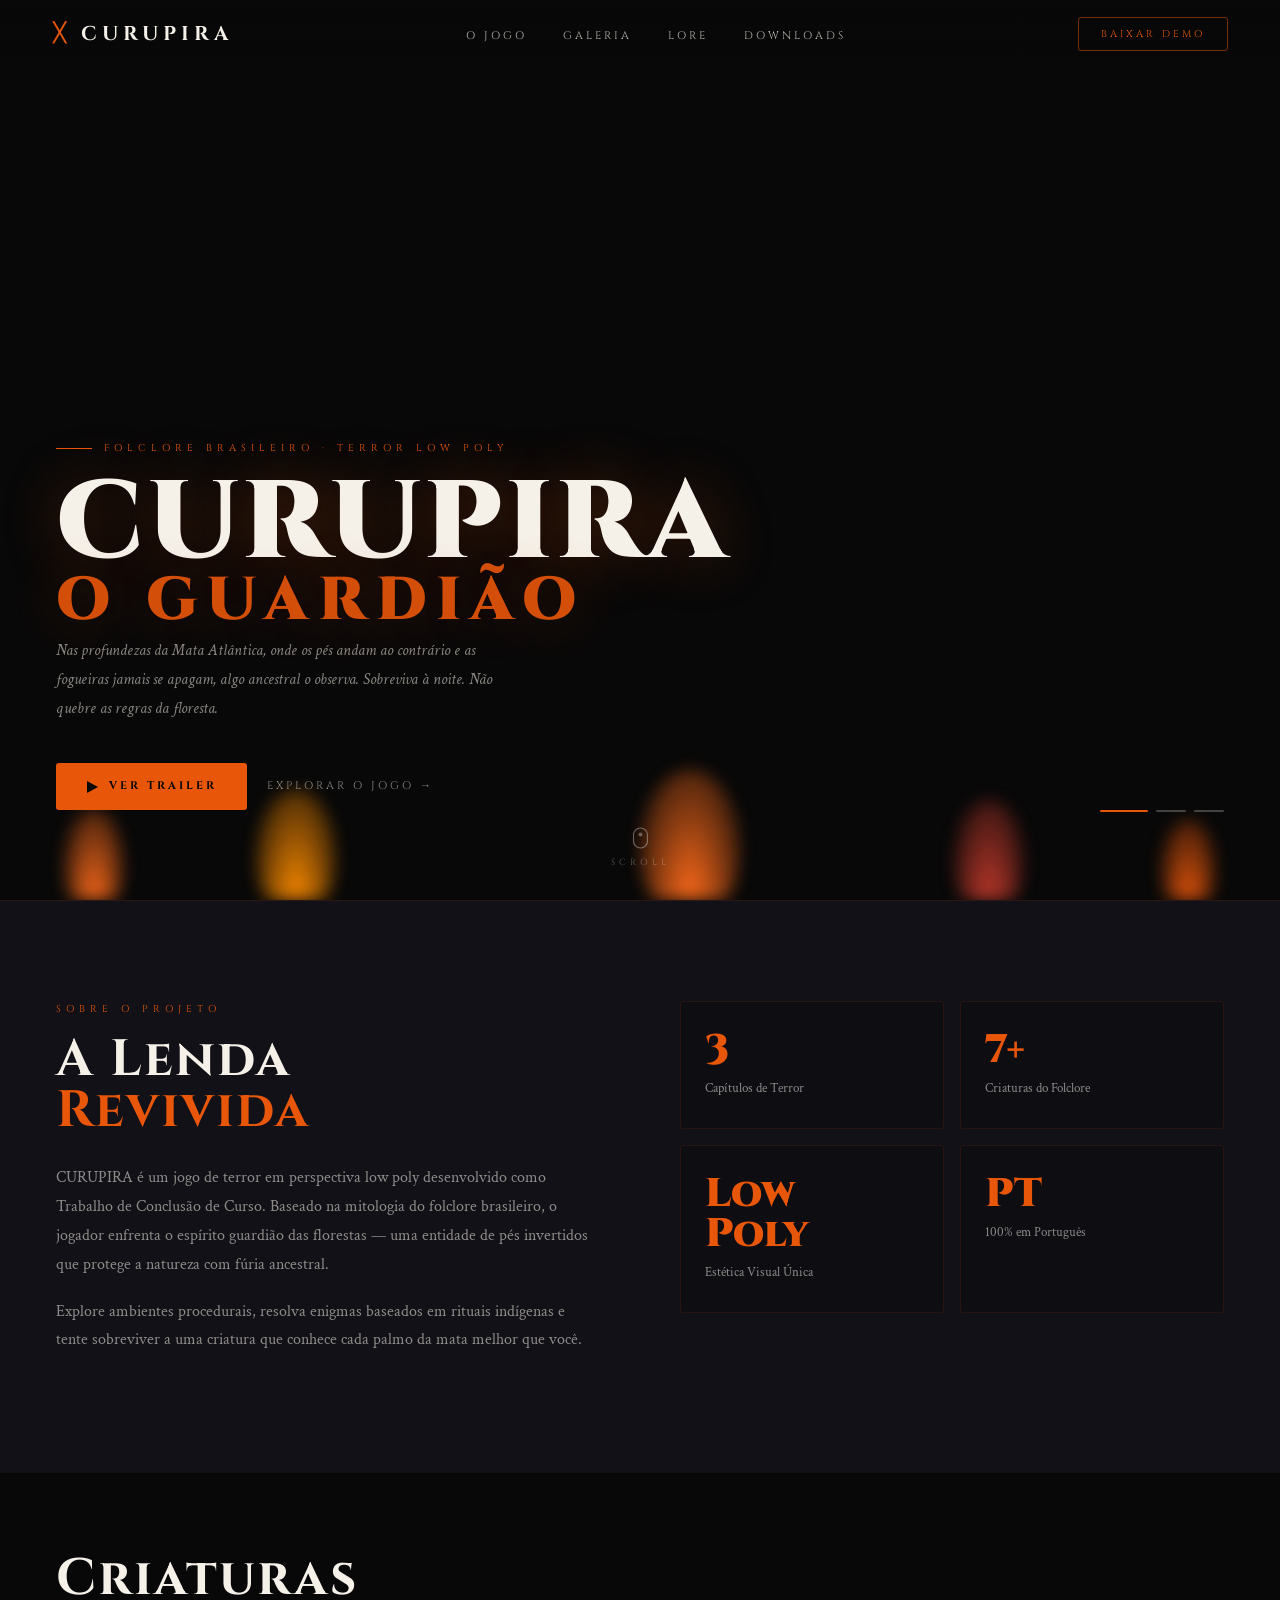
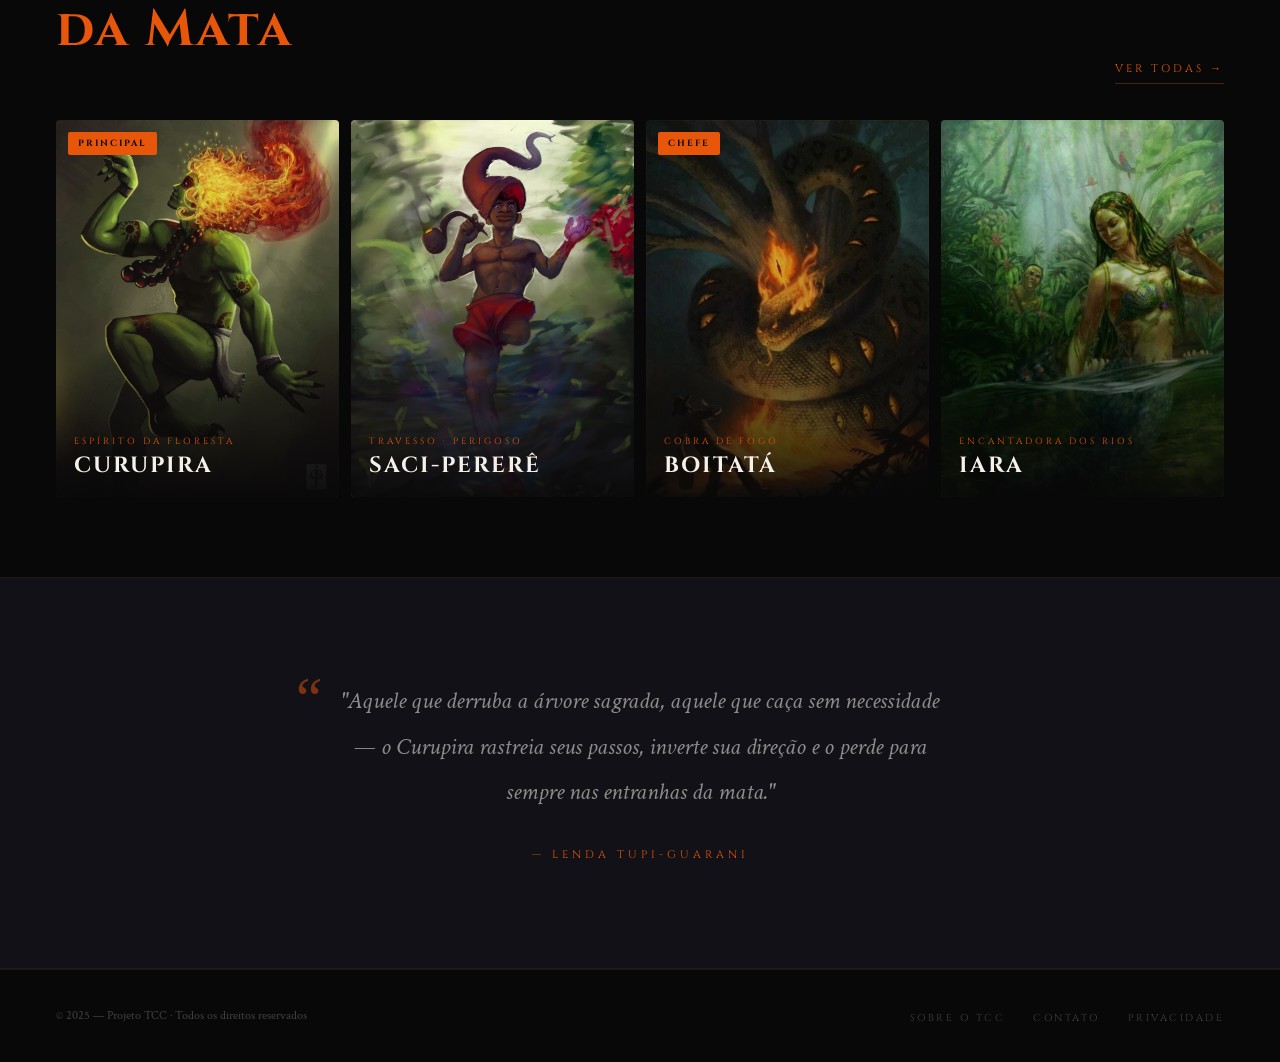
==== Projeto/index.html @ e6089d65 "Adicionando Novo Site" ====
<!DOCTYPE html>
<html lang="pt-BR">

<head>
  <meta charset="UTF-8">
  <meta name="viewport" content="width=device-width, initial-scale=1.0">
  <title>CURUPIRA — O Guardião das Matas</title>

  <!-- Google Fonts -->
  <link rel="preconnect" href="https://fonts.googleapis.com">
  <link href="https://fonts.googleapis.com/css2?family=Cinzel:wght@400;700;900&family=Crimson+Text:ital,wght@0,400;0,600;1,400&display=swap" rel="stylesheet">

  <!-- Estilos -->
  <link rel="stylesheet" href="style.css">
</head>

<body>

  <!-- ── NAVBAR ── -->
  <nav id="navbar">
    <a href="#" class="nav-logo">
      <span class="logo-rune" aria-hidden="true">ᚷ</span>
      CURUPIRA
    </a>
    <ul class="nav-links" role="list">
      <li><a href="#sobre">O Jogo</a></li>
      <li><a href="#galeria">Galeria</a></li>
      <li><a href="#lore">Lore</a></li>
      <li><a href="#">Downloads</a></li>
    </ul>
    <button class="nav-cta">Baixar Demo</button>
  </nav>


  <!-- ── HERO ── -->
  <section class="hero" id="inicio">

    <div class="hero-bg" aria-hidden="true"></div>

    <!-- Chamas decorativas -->
    <div class="flames" aria-hidden="true">
      <div class="flame flame-1"></div>
      <div class="flame flame-2"></div>
      <div class="flame flame-3"></div>
      <div class="flame flame-4"></div>
      <div class="flame flame-5"></div>
    </div>

    <!-- Conteúdo principal -->
    <div class="hero-content">
      <p class="hero-label">Folclore Brasileiro · Terror Low Poly</p>
      <h1 class="hero-title">
        CURUPIRA
        <span class="hero-title-sub">O GUARDIÃO</span>
      </h1>
      <p class="hero-desc">
        Nas profundezas da Mata Atlântica, onde os pés andam ao contrário
        e as fogueiras jamais se apagam, algo ancestral o observa.
        Sobreviva à noite. Não quebre as regras da floresta.
      </p>
      <div class="hero-btns">
        <a href="#" class="btn-primary">
          <svg width="13" height="14" viewBox="0 0 13 14" fill="none" aria-hidden="true">
            <path d="M1 1L12 7L1 13V1Z" fill="currentColor"/>
          </svg>
          Ver Trailer
        </a>
        <a href="#sobre" class="btn-ghost">Explorar o Jogo →</a>
      </div>
    </div>

    <!-- Dots de paginação -->
    <div class="hero-dots" aria-label="Indicadores de slide">
      <div class="dot active" role="button" tabindex="0" aria-label="Slide 1"></div>
      <div class="dot"        role="button" tabindex="0" aria-label="Slide 2"></div>
      <div class="dot"        role="button" tabindex="0" aria-label="Slide 3"></div>
    </div>

    <!-- Indicador de scroll -->
    <div class="scroll-hint" aria-hidden="true">
      <svg width="16" height="22" viewBox="0 0 16 22" fill="none">
        <rect x="1" y="1" width="14" height="20" rx="7" stroke="white" stroke-width="1.2"/>
        <circle cx="8" cy="7" r="2" fill="white">
          <animate attributeName="cy" values="7;13;7" dur="2s" repeatCount="indefinite"/>
          <animate attributeName="opacity" values="1;0;1" dur="2s" repeatCount="indefinite"/>
        </circle>
      </svg>
      <span>Scroll</span>
    </div>

  </section>


  <!-- ── SOBRE ── -->
  <section class="sobre" id="sobre">
    <div class="sobre-inner">

      <div class="sobre-texto">
        <p class="section-label">Sobre o Projeto</p>
        <h2 class="section-title">A Lenda<br><span>Revivida</span></h2>
        <p class="sobre-desc">
          CURUPIRA é um jogo de terror em perspectiva low poly desenvolvido como
          Trabalho de Conclusão de Curso. Baseado na mitologia do folclore brasileiro,
          o jogador enfrenta o espírito guardião das florestas — uma entidade de pés
          invertidos que protege a natureza com fúria ancestral.
        </p>
        <p class="sobre-desc">
          Explore ambientes procedurais, resolva enigmas baseados em rituais indígenas
          e tente sobreviver a uma criatura que conhece cada palmo da mata melhor que você.
        </p>
      </div>

      <!-- Cards de estatísticas -->
      <div class="sobre-stats">
        <div class="stat-card">
          <p class="stat-num">3</p>
          <p class="stat-label">Capítulos de Terror</p>
        </div>
        <div class="stat-card">
          <p class="stat-num">7+</p>
          <p class="stat-label">Criaturas do Folclore</p>
        </div>
        <div class="stat-card">
          <p class="stat-num">Low<br>Poly</p>
          <p class="stat-label">Estética Visual Única</p>
        </div>
        <div class="stat-card">
          <p class="stat-num">PT</p>
          <p class="stat-label">100% em Português</p>
        </div>
      </div>

    </div>
  </section>


  <!-- ── GALERIA ── -->
  <section class="galeria" id="galeria">

    <div class="galeria-header">
      <h2 class="section-title">Criaturas<br><span>da Mata</span></h2>
      <a href="#" class="see-all">Ver todas →</a>
    </div>

    <div class="cards-grid">

      <article class="card">
        <div class="card-img-wrap">
          <img src="./imagens/Cururpira.webp" alt="Curupira — guardião da floresta" loading="lazy">
        </div>
        <div class="card-overlay" aria-hidden="true"></div>
        <span class="card-badge">Principal</span>
        <div class="card-info">
          <p class="card-label">Espírito da Floresta</p>
          <p class="card-title">CURUPIRA</p>
        </div>
      </article>

      <article class="card">
        <div class="card-img-wrap">
          <img src="./imagens/Saci.webp" alt="Saci-Pererê" loading="lazy">
        </div>
        <div class="card-overlay" aria-hidden="true"></div>
        <div class="card-info">
          <p class="card-label">Travesso · Perigoso</p>
          <p class="card-title">SACI-PERERÊ</p>
        </div>
      </article>

      <article class="card">
        <div class="card-img-wrap">
          <img src="./imagens/boitatá.jpeg" alt="Boitatá — cobra de fogo" loading="lazy">
        </div>
        <div class="card-overlay" aria-hidden="true"></div>
        <span class="card-badge">Chefe</span>
        <div class="card-info">
          <p class="card-label">Cobra de Fogo</p>
          <p class="card-title">BOITATÁ</p>
        </div>
      </article>

      <article class="card">
        <div class="card-img-wrap">
          <img src="./imagens/Iara.webp" alt="Iara — sereia dos rios" loading="lazy">
        </div>
        <div class="card-overlay" aria-hidden="true"></div>
        <div class="card-info">
          <p class="card-label">Encantadora dos Rios</p>
          <p class="card-title">IARA</p>
        </div>
      </article>

    </div>
  </section>


  <!-- ── LORE ── -->
  <section class="lore" id="lore">
    <blockquote class="lore-quote">
      <p>
        "Aquele que derruba a árvore sagrada, aquele que caça sem necessidade —
        o Curupira rastreia seus passos, inverte sua direção e o perde
        para sempre nas entranhas da mata."
      </p>
      <cite>— Lenda Tupi-Guarani</cite>
    </blockquote>
  </section>


  <!-- ── FOOTER ── -->
  <footer class="footer-bar">
    <p class="footer-copy">© 2025 — Projeto TCC · Todos os direitos reservados</p>
    <ul class="footer-links" role="list">
      <li><a href="#">Sobre o TCC</a></li>
      <li><a href="#">Contato</a></li>
      <li><a href="#">Privacidade</a></li>
    </ul>
  </footer>

  <script src="script.js"></script>

</body>
</html>
---- Projeto/style.css ----
/* ════════════════════════════════════════
   VARIÁVEIS GLOBAIS
════════════════════════════════════════ */
:root {
  --preto:       #080808;
  --preto-meio:  #111117;
  --preto-card:  #0d0d12;

  --branco:      #f5f0e8;
  --branco-mudo: rgba(245, 240, 232, 0.55);

  --fogo:        #e8560a;
  --fogo-vivo:   #ff6b1a;
  --fogo-escuro: #a33a04;
  --brasa:       #c0392b;

  --fonte-titulo: 'Cinzel', serif;
  --fonte-corpo:  'Crimson Text', serif;

  --nav-altura: 68px;
  --raio:       3px;
}


/* ════════════════════════════════════════
   RESET E BASE
════════════════════════════════════════ */
*, *::before, *::after {
  box-sizing: border-box;
  margin: 0;
  padding: 0;
}

html { scroll-behavior: smooth; }

body {
  background-color: var(--preto);
  color: var(--branco);
  font-family: var(--fonte-corpo);
  font-size: 17px;
  line-height: 1.7;
  overflow-x: hidden;
}

a    { text-decoration: none; }
ul   { list-style: none; }
img  { max-width: 100%; display: block; }


/* ════════════════════════════════════════
   NAVBAR
════════════════════════════════════════ */
nav {
  position: fixed;
  top: 0; left: 0; right: 0;
  z-index: 100;
  height: var(--nav-altura);
  display: flex;
  align-items: center;
  justify-content: space-between;
  padding: 0 52px;
  background: linear-gradient(to bottom, rgba(8,8,8,0.8) 0%, rgba(8,8,8,0) 100%);
  transition: background 0.45s ease, backdrop-filter 0.45s ease;
}

/* Classe adicionada pelo JS ao rolar */
nav.scrolled {
  background: rgba(8, 8, 8, 0.92);
  backdrop-filter: blur(20px) saturate(1.4);
  -webkit-backdrop-filter: blur(20px) saturate(1.4);
  border-bottom: 1px solid rgba(232, 86, 10, 0.15);
}

/* Logo */
.nav-logo {
  display: flex;
  align-items: center;
  gap: 10px;
  font-family: var(--fonte-titulo);
  font-size: 20px;
  font-weight: 700;
  letter-spacing: 5px;
  color: var(--branco);
  transition: color 0.2s;
}
.nav-logo:hover { color: var(--fogo); }

.logo-rune {
  color: var(--fogo);
  font-size: 24px;
  line-height: 1;
}

/* Links */
.nav-links {
  display: flex;
  align-items: center;
  gap: 36px;
}

.nav-links a {
  font-family: var(--fonte-titulo);
  font-size: 11px;
  letter-spacing: 3px;
  text-transform: uppercase;
  color: rgba(245, 240, 232, 0.75);
  position: relative;
  transition: color 0.2s;
}

/* Linha de fogo no hover */
.nav-links a::after {
  content: '';
  position: absolute;
  bottom: -5px; left: 0; right: 0;
  height: 1px;
  background: var(--fogo);
  transform: scaleX(0);
  transform-origin: left;
  transition: transform 0.28s ease;
}
.nav-links a:hover             { color: var(--branco); }
.nav-links a:hover::after      { transform: scaleX(1); }

/* Botão CTA */
.nav-cta {
  background: transparent;
  border: 1px solid rgba(232, 86, 10, 0.5);
  color: var(--fogo);
  font-family: var(--fonte-titulo);
  font-size: 10px;
  letter-spacing: 3px;
  text-transform: uppercase;
  padding: 9px 22px;
  cursor: pointer;
  border-radius: var(--raio);
  transition: background 0.2s, border-color 0.2s, color 0.2s;
}
.nav-cta:hover {
  background: var(--fogo);
  border-color: var(--fogo);
  color: var(--preto);
}


/* ════════════════════════════════════════
   HERO
════════════════════════════════════════ */
.hero {
  position: relative;
  width: 100%;
  height: 100vh;
  min-height: 620px;
  display: flex;
  align-items: flex-end;
  overflow: hidden;
}

/* Imagem de fundo separada para animar sem mover o conteúdo */
.hero-bg {
  position: absolute;
  inset: 0;
  background:
    linear-gradient(to right, rgba(8,8,8,0.96) 0%, rgba(8,8,8,0.4) 55%, rgba(8,8,8,0.1) 100%),
    linear-gradient(to top,   rgba(8,8,8,0.95) 0%, transparent 45%),
    url('https://upload.wikimedia.org/wikipedia/commons/thumb/5/52/Curupira_by_Andr%C3%A9_Boccato.jpg/1200px-Curupira_by_Andr%C3%A9_Boccato.jpg')
    center / cover no-repeat;
  animation: slowzoom 20s ease-in-out infinite alternate;
}

/* Conteúdo */
.hero-content {
  position: relative;
  z-index: 2;
  padding: 0 56px 90px;
  max-width: 680px;
  animation: fadeup 1.1s ease both;
}

.hero-label {
  font-family: var(--fonte-titulo);
  font-size: 10px;
  letter-spacing: 5px;
  text-transform: uppercase;
  color: var(--fogo);
  margin-bottom: 18px;
  display: flex;
  align-items: center;
  gap: 12px;
}
.hero-label::before {
  content: '';
  display: block;
  width: 36px; height: 1px;
  background: var(--fogo);
  flex-shrink: 0;
}

.hero-title {
  font-family: var(--fonte-titulo);
  font-size: clamp(60px, 9vw, 110px);
  font-weight: 900;
  line-height: 0.9;
  letter-spacing: 4px;
  color: var(--branco);
  margin-bottom: 8px;
  text-shadow: 0 0 60px rgba(232, 86, 10, 0.3);
}

.hero-title-sub {
  display: block;
  color: var(--fogo);
  font-size: 0.55em;
  letter-spacing: 10px;
  opacity: 0.9;
}

.hero-desc {
  font-size: 16px;
  font-style: italic;
  color: var(--branco-mudo);
  max-width: 440px;
  margin-bottom: 40px;
  line-height: 1.8;
}

/* Botões */
.hero-btns {
  display: flex;
  gap: 20px;
  align-items: center;
  flex-wrap: wrap;
}

.btn-primary {
  display: inline-flex;
  align-items: center;
  gap: 10px;
  background: var(--fogo);
  color: var(--preto);
  font-family: var(--fonte-titulo);
  font-size: 11px;
  font-weight: 700;
  letter-spacing: 3px;
  text-transform: uppercase;
  padding: 14px 30px;
  border-radius: var(--raio);
  transition: background 0.2s, transform 0.15s, box-shadow 0.2s;
}
.btn-primary:hover {
  background: var(--fogo-vivo);
  transform: translateY(-2px);
  box-shadow: 0 8px 24px rgba(232, 86, 10, 0.4);
}

.btn-ghost {
  display: inline-flex;
  align-items: center;
  color: var(--branco-mudo);
  font-family: var(--fonte-titulo);
  font-size: 11px;
  letter-spacing: 3px;
  text-transform: uppercase;
  padding: 14px 0;
  transition: color 0.2s;
}
.btn-ghost:hover { color: var(--branco); }

/* Dots */
.hero-dots {
  position: absolute;
  bottom: 88px; right: 56px;
  display: flex;
  gap: 8px;
  z-index: 2;
}

.dot {
  width: 30px; height: 2px;
  background: rgba(245, 240, 232, 0.25);
  border-radius: 2px;
  cursor: pointer;
  transition: background 0.2s, width 0.2s;
}
.dot.active {
  background: var(--fogo);
  width: 48px;
}

/* Scroll hint */
.scroll-hint {
  position: absolute;
  bottom: 30px; left: 50%;
  transform: translateX(-50%);
  z-index: 2;
  display: flex;
  flex-direction: column;
  align-items: center;
  gap: 6px;
  opacity: 0.35;
  animation: bob 2.4s ease-in-out infinite;
}
.scroll-hint span {
  font-family: var(--fonte-titulo);
  font-size: 9px;
  letter-spacing: 4px;
  text-transform: uppercase;
}


/* ════════════════════════════════════════
   CHAMAS DECORATIVAS
════════════════════════════════════════ */
.flames {
  position: absolute;
  bottom: 0; left: 0; right: 0;
  z-index: 1;
  height: 120px;
  pointer-events: none;
}

.flame {
  position: absolute;
  bottom: 0;
  border-radius: 50% 50% 20% 20% / 60% 60% 40% 40%;
  filter: blur(8px);
  mix-blend-mode: screen;
}

.flame-1 { left: 5%;   width: 60px;  height: 90px;  background: radial-gradient(ellipse at bottom, var(--fogo-vivo), transparent); animation: flicker 2.2s ease-in-out infinite alternate; }
.flame-2 { left: 20%;  width: 80px;  height: 110px; background: radial-gradient(ellipse at bottom, #ff8c00, transparent);         animation: flicker 1.8s 0.3s ease-in-out infinite alternate; }
.flame-3 { left: 50%;  width: 100px; height: 130px; background: radial-gradient(ellipse at bottom, var(--fogo-vivo), transparent); animation: flicker 2.5s 0.1s ease-in-out infinite alternate; }
.flame-4 { right: 20%; width: 70px;  height: 100px; background: radial-gradient(ellipse at bottom, var(--brasa), transparent);    animation: flicker 2s 0.5s ease-in-out infinite alternate; }
.flame-5 { right: 5%;  width: 55px;  height: 80px;  background: radial-gradient(ellipse at bottom, var(--fogo), transparent);     animation: flicker 1.6s 0.2s ease-in-out infinite alternate; }


/* ════════════════════════════════════════
   SOBRE
════════════════════════════════════════ */
.sobre {
  background: var(--preto-meio);
  padding: 100px 56px;
  border-top: 1px solid rgba(232, 86, 10, 0.12);
}

.sobre-inner {
  max-width: 1200px;
  margin: 0 auto;
  display: grid;
  grid-template-columns: 1fr 1fr;
  gap: 80px;
  align-items: start;
}

/* Labels e títulos de seção */
.section-label {
  font-family: var(--fonte-titulo);
  font-size: 10px;
  letter-spacing: 5px;
  text-transform: uppercase;
  color: var(--fogo);
  margin-bottom: 16px;
}

.section-title {
  font-family: var(--fonte-titulo);
  font-size: clamp(38px, 4vw, 54px);
  font-weight: 700;
  line-height: 1;
  letter-spacing: 2px;
  color: var(--branco);
  margin-bottom: 28px;
}
.section-title span { color: var(--fogo); }

.sobre-desc {
  color: var(--branco-mudo);
  font-size: 16px;
  line-height: 1.8;
  margin-bottom: 18px;
}

/* Grid de cards de stats */
.sobre-stats {
  display: grid;
  grid-template-columns: 1fr 1fr;
  gap: 16px;
}

.stat-card {
  background: var(--preto-card);
  border: 1px solid rgba(232, 86, 10, 0.12);
  border-radius: var(--raio);
  padding: 28px 24px;
  transition: border-color 0.2s, transform 0.2s;
}
.stat-card:hover {
  border-color: rgba(232, 86, 10, 0.4);
  transform: translateY(-3px);
}

.stat-num {
  font-family: var(--fonte-titulo);
  font-size: 40px;
  font-weight: 900;
  color: var(--fogo);
  line-height: 1;
  margin-bottom: 8px;
}

.stat-label {
  font-size: 13px;
  color: var(--branco-mudo);
}


/* ════════════════════════════════════════
   GALERIA
════════════════════════════════════════ */
.galeria {
  background: var(--preto);
  padding: 80px 56px;
}

.galeria-header {
  display: flex;
  align-items: flex-end;
  justify-content: space-between;
  margin-bottom: 36px;
}

.see-all {
  font-family: var(--fonte-titulo);
  font-size: 11px;
  letter-spacing: 3px;
  text-transform: uppercase;
  color: var(--fogo);
  padding-bottom: 4px;
  border-bottom: 1px solid rgba(232, 86, 10, 0.3);
  transition: border-color 0.2s;
}
.see-all:hover { border-color: var(--fogo); }

.cards-grid {
  display: grid;
  grid-template-columns: repeat(auto-fit, minmax(200px, 1fr));
  gap: 12px;
}

/* Card */
.card {
  position: relative;
  border-radius: 4px;
  overflow: hidden;
  aspect-ratio: 3 / 4;
  background: var(--preto-card);
  cursor: pointer;
}

.card-img-wrap {
  position: absolute;
  inset: 0;
  transition: transform 0.55s ease;
}
.card:hover .card-img-wrap { transform: scale(1.07); }

.card-img-wrap img {
  width: 100%; height: 100%;
  object-fit: cover;
  object-position: top center;
}

.card-overlay {
  position: absolute;
  inset: 0;
  background: linear-gradient(to top, rgba(8,8,8,0.92) 0%, rgba(8,8,8,0.2) 50%, transparent 100%);
}

.card-info {
  position: absolute;
  bottom: 0; left: 0; right: 0;
  padding: 20px 18px;
  z-index: 1;
}

.card-label {
  font-family: var(--fonte-titulo);
  font-size: 9px;
  letter-spacing: 3px;
  text-transform: uppercase;
  color: var(--fogo);
  margin-bottom: 6px;
}

.card-title {
  font-family: var(--fonte-titulo);
  font-size: 22px;
  font-weight: 700;
  letter-spacing: 2px;
  color: var(--branco);
  line-height: 1;
}

.card-badge {
  position: absolute;
  top: 12px; left: 12px;
  z-index: 1;
  background: var(--fogo);
  color: var(--preto);
  font-family: var(--fonte-titulo);
  font-size: 9px;
  font-weight: 700;
  letter-spacing: 2px;
  text-transform: uppercase;
  padding: 4px 10px;
  border-radius: 2px;
}


/* ════════════════════════════════════════
   LORE
════════════════════════════════════════ */
.lore {
  background: var(--preto-meio);
  padding: 100px 56px;
  border-top: 1px solid rgba(232, 86, 10, 0.1);
  border-bottom: 1px solid rgba(232, 86, 10, 0.1);
}

.lore-quote {
  max-width: 700px;
  margin: 0 auto;
  text-align: center;
  border: none;
}

.lore-quote p {
  font-family: var(--fonte-corpo);
  font-size: clamp(18px, 2.5vw, 24px);
  font-style: italic;
  color: var(--branco-mudo);
  line-height: 1.9;
  margin-bottom: 24px;
  position: relative;
  padding: 0 40px;
}

/* Aspas decorativas */
.lore-quote p::before {
  content: '\201C';
  position: absolute;
  left: 0; top: -10px;
  font-size: 60px;
  color: var(--fogo);
  opacity: 0.5;
  line-height: 1;
  font-family: Georgia, serif;
}

.lore-quote cite {
  font-family: var(--fonte-titulo);
  font-size: 11px;
  letter-spacing: 4px;
  text-transform: uppercase;
  color: var(--fogo);
  font-style: normal;
}


/* ════════════════════════════════════════
   FOOTER
════════════════════════════════════════ */
.footer-bar {
  background: var(--preto);
  border-top: 1px solid rgba(245, 240, 232, 0.06);
  padding: 32px 56px;
  display: flex;
  align-items: center;
  justify-content: space-between;
  flex-wrap: wrap;
  gap: 16px;
}

.footer-copy {
  font-size: 12px;
  color: rgba(245, 240, 232, 0.25);
}

.footer-links { display: flex; gap: 28px; }

.footer-links a {
  font-family: var(--fonte-titulo);
  font-size: 10px;
  letter-spacing: 2.5px;
  text-transform: uppercase;
  color: rgba(245, 240, 232, 0.25);
  transition: color 0.2s;
}
.footer-links a:hover { color: var(--fogo); }


/* ════════════════════════════════════════
   ANIMAÇÕES
════════════════════════════════════════ */

/* Zoom lento no hero */
@keyframes slowzoom {
  from { transform: scale(1.02); }
  to   { transform: scale(1.09); }
}

/* Entrada: sobe e aparece */
@keyframes fadeup {
  from { opacity: 0; transform: translateY(28px); }
  to   { opacity: 1; transform: translateY(0); }
}

/* Balanço do scroll hint */
@keyframes bob {
  0%, 100% { transform: translateX(-50%) translateY(0); }
  50%       { transform: translateX(-50%) translateY(6px); }
}

/* Tremular do fogo */
@keyframes flicker {
  0%   { transform: translateY(0)    scaleX(1);    opacity: 0.8; }
  33%  { transform: translateY(-8px) scaleX(0.92); opacity: 1;   }
  66%  { transform: translateY(-4px) scaleX(1.05); opacity: 0.9; }
  100% { transform: translateY(-12px) scaleX(0.95); opacity: 0.7; }
}
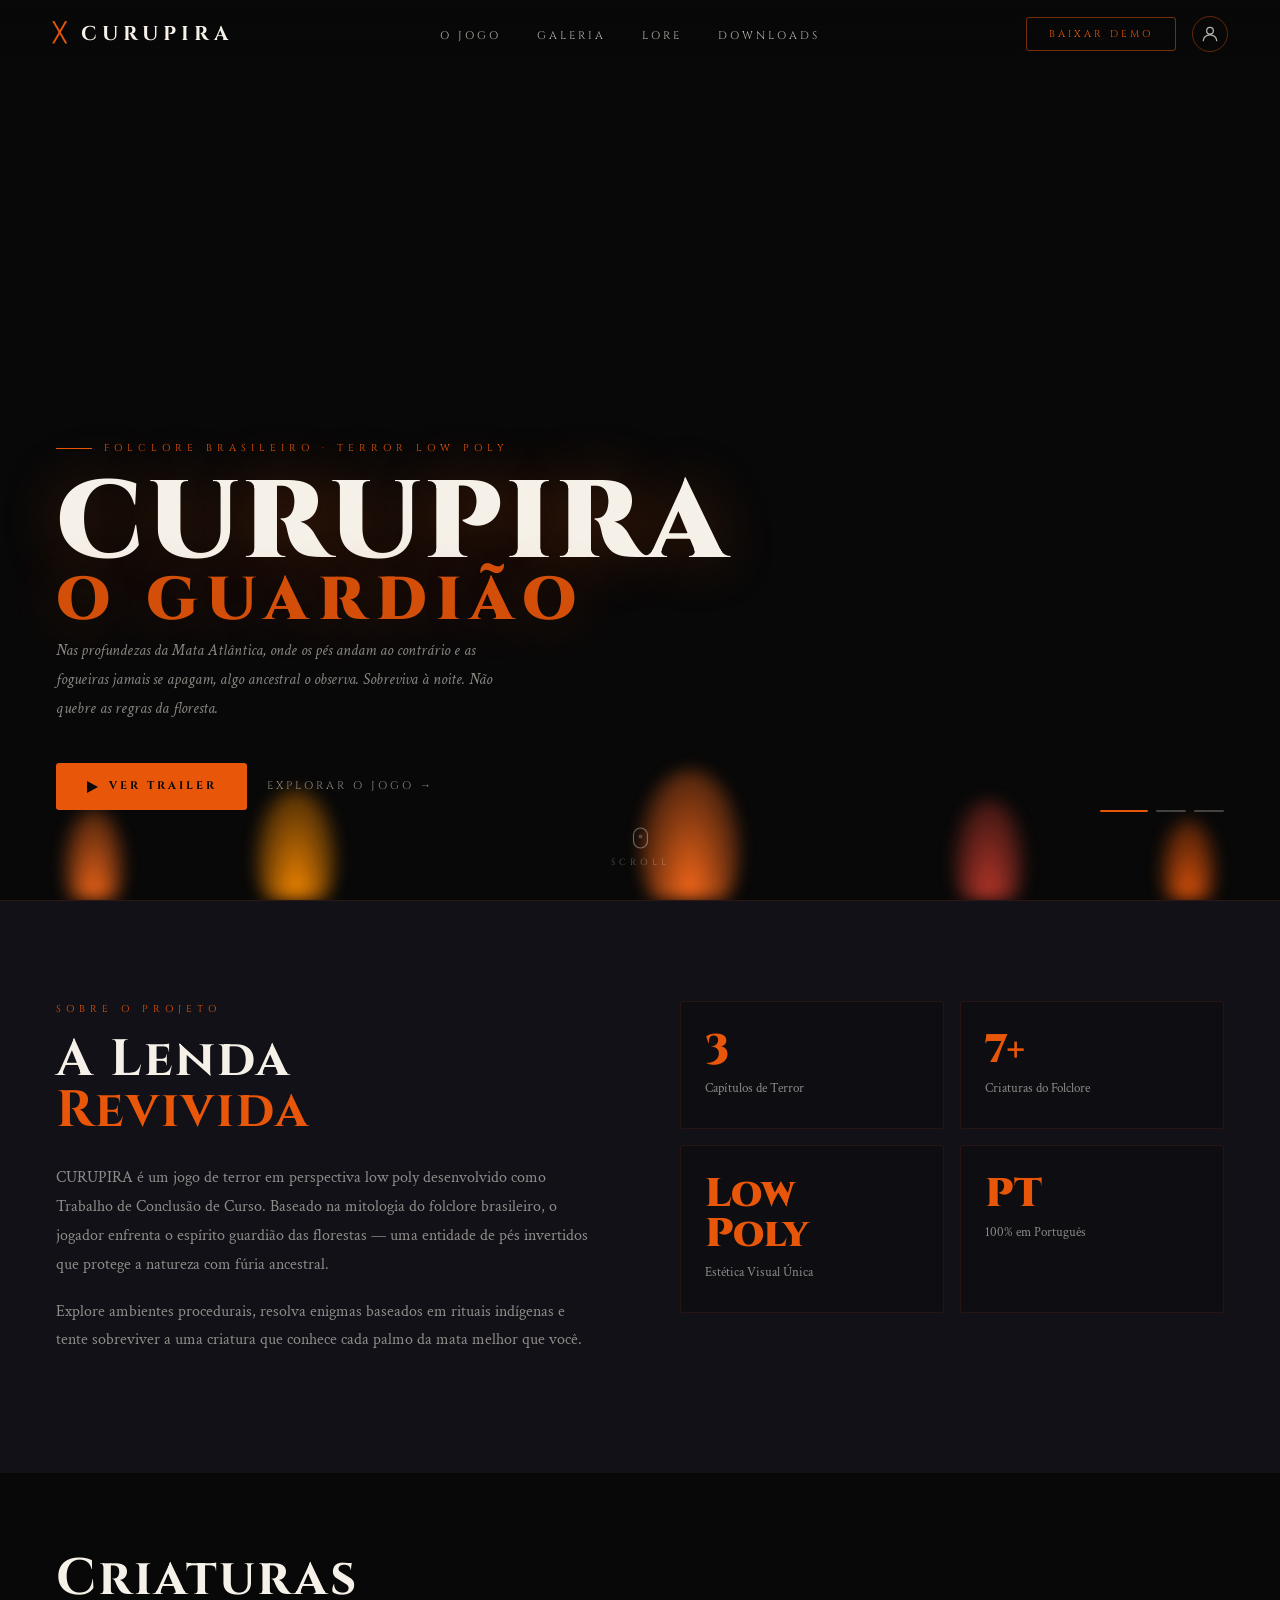
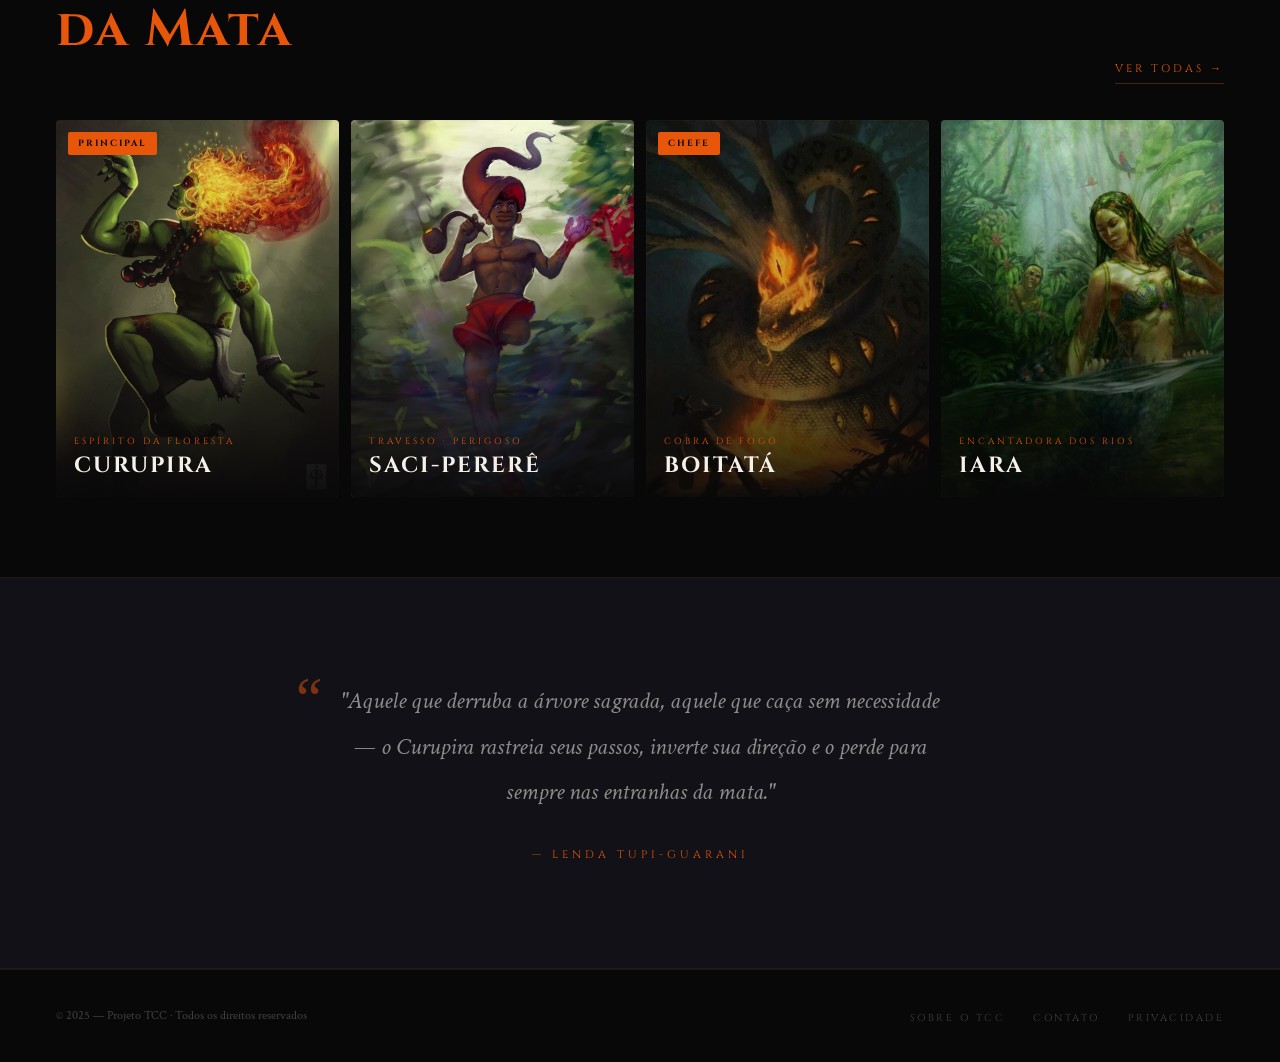
==== commit 47436e52: "Adicionando formulários" ====
--- a/Projeto/index.html
+++ b/Projeto/index.html
@@ -28,7 +28,42 @@
       <li><a href="#lore">Lore</a></li>
       <li><a href="#">Downloads</a></li>
     </ul>
-    <button class="nav-cta">Baixar Demo</button>
+    <div class="nav-direita">
+      <button class="nav-cta">Baixar Demo</button>
+
+      <!-- Ícone de usuário com dropdown -->
+      <div class="user-menu" id="userMenu">
+        <button class="user-btn" id="userBtn" aria-label="Menu do usuário" aria-expanded="false">
+          <!-- Ícone de bonequinho em SVG -->
+          <svg width="20" height="20" viewBox="0 0 24 24" fill="none" xmlns="http://www.w3.org/2000/svg">
+            <circle cx="12" cy="8" r="4" stroke="currentColor" stroke-width="1.5"/>
+            <path d="M4 20c0-4 3.6-7 8-7s8 3 8 7" stroke="currentColor" stroke-width="1.5" stroke-linecap="round"/>
+          </svg>
+        </button>
+
+        <!-- Dropdown -->
+        <div class="user-dropdown" id="userDropdown">
+          <a href="login.html" class="dropdown-item">
+            <svg width="15" height="15" viewBox="0 0 24 24" fill="none">
+              <path d="M15 3h4a2 2 0 0 1 2 2v14a2 2 0 0 1-2 2h-4" stroke="currentColor" stroke-width="1.5" stroke-linecap="round"/>
+              <polyline points="10 17 15 12 10 7" stroke="currentColor" stroke-width="1.5" stroke-linecap="round" stroke-linejoin="round"/>
+              <line x1="15" y1="12" x2="3" y2="12" stroke="currentColor" stroke-width="1.5" stroke-linecap="round"/>
+            </svg>
+            Iniciar sessão
+          </a>
+          <a href="cadastro.html" class="dropdown-item">
+            <svg width="15" height="15" viewBox="0 0 24 24" fill="none">
+              <path d="M20 21v-2a4 4 0 0 0-4-4H8a4 4 0 0 0-4 4v2" stroke="currentColor" stroke-width="1.5" stroke-linecap="round"/>
+              <circle cx="12" cy="7" r="4" stroke="currentColor" stroke-width="1.5"/>
+              <line x1="19" y1="8" x2="19" y2="14" stroke="currentColor" stroke-width="1.5" stroke-linecap="round"/>
+              <line x1="22" y1="11" x2="16" y2="11" stroke="currentColor" stroke-width="1.5" stroke-linecap="round"/>
+            </svg>
+            Criar conta
+          </a>
+        </div>
+      </div>
+
+    </div>
   </nav>
 
 
--- a/Projeto/style.css
+++ b/Projeto/style.css
@@ -141,6 +141,104 @@
   border-color: var(--fogo);
   color: var(--preto);
 }
+
+
+/* ── Agrupa botão CTA + ícone de usuário ── */
+.nav-direita {
+  display: flex;
+  align-items: center;
+  gap: 16px;
+}
+
+/* ── Menu de usuário (wrapper relativo para o dropdown) ── */
+.user-menu {
+  position: relative;
+}
+
+/* ── Botão do ícone de bonequinho ── */
+.user-btn {
+  display: flex;
+  align-items: center;
+  justify-content: center;
+  width: 36px;
+  height: 36px;
+  background: transparent;
+  border: 1px solid rgba(232, 86, 10, 0.4);
+  border-radius: 50%;
+  color: rgba(245, 240, 232, 0.75);
+  cursor: pointer;
+  transition: border-color 0.2s, color 0.2s, background 0.2s;
+}
+.user-btn:hover,
+.user-btn.ativo {
+  border-color: var(--fogo);
+  color: var(--fogo);
+  background: rgba(232, 86, 10, 0.08);
+}
+
+/* ── Dropdown ── */
+.user-dropdown {
+  position: absolute;
+  top: calc(100% + 12px);
+  right: 0;
+  min-width: 190px;
+  background: #141414;
+  border: 1px solid rgba(232, 86, 10, 0.2);
+  border-radius: 4px;
+  overflow: hidden;
+  box-shadow: 0 16px 40px rgba(0, 0, 0, 0.6);
+
+  /* Começa escondido */
+  opacity: 0;
+  pointer-events: none;
+  transform: translateY(-6px);
+  transition: opacity 0.22s ease, transform 0.22s ease;
+}
+
+/* Classe adicionada pelo JS para mostrar */
+.user-dropdown.visivel {
+  opacity: 1;
+  pointer-events: all;
+  transform: translateY(0);
+}
+
+/* Setinha decorativa acima do dropdown */
+.user-dropdown::before {
+  content: '';
+  position: absolute;
+  top: -5px;
+  right: 12px;
+  width: 9px;
+  height: 9px;
+  background: #141414;
+  border-left: 1px solid rgba(232, 86, 10, 0.2);
+  border-top: 1px solid rgba(232, 86, 10, 0.2);
+  transform: rotate(45deg);
+}
+
+/* ── Itens do dropdown ── */
+.dropdown-item {
+  display: flex;
+  align-items: center;
+  gap: 12px;
+  padding: 16px 20px;
+  font-family: var(--fonte-titulo);
+  font-size: 12px;
+  letter-spacing: 2px;
+  text-transform: uppercase;
+  color: rgba(245, 240, 232, 0.75);
+  border-bottom: 1px solid rgba(255, 255, 255, 0.05);
+  transition: background 0.18s, color 0.18s;
+}
+.dropdown-item:last-child { border-bottom: none; }
+
+.dropdown-item svg { flex-shrink: 0; opacity: 0.7; transition: opacity 0.18s; }
+
+.dropdown-item:hover {
+  background: rgba(232, 86, 10, 0.08);
+  color: var(--branco);
+}
+.dropdown-item:hover svg { opacity: 1; color: var(--fogo); }
 
 
 /* ════════════════════════════════════════
@@ -628,3 +726,189 @@
   66%  { transform: translateY(-4px) scaleX(1.05); opacity: 0.9; }
   100% { transform: translateY(-12px) scaleX(0.95); opacity: 0.7; }
 }
+
+
+/* ════════════════════════════════════════
+   PÁGINAS DE FORMULÁRIO (login / cadastro)
+════════════════════════════════════════ */
+
+/* Fundo da página */
+.pagina-form {
+  min-height: 100vh;
+  display: flex;
+  align-items: center;
+  justify-content: center;
+  padding: 100px 24px 60px;
+  position: relative;
+  overflow: hidden;
+}
+
+.pagina-form::before {
+  content: '';
+  position: absolute;
+  inset: 0;
+  background:
+    linear-gradient(135deg, rgba(8,8,8,0.97) 0%, rgba(8,8,8,0.80) 100%),
+    url('https://upload.wikimedia.org/wikipedia/commons/thumb/5/52/Curupira_by_Andr%C3%A9_Boccato.jpg/1200px-Curupira_by_Andr%C3%A9_Boccato.jpg')
+    center / cover no-repeat;
+  z-index: 0;
+}
+
+/* Brilho de fogo no rodapé */
+.pagina-form::after {
+  content: '';
+  position: absolute;
+  bottom: -80px;
+  left: 50%;
+  transform: translateX(-50%);
+  width: 600px;
+  height: 300px;
+  background: radial-gradient(ellipse, rgba(232,86,10,0.12) 0%, transparent 70%);
+  z-index: 0;
+  pointer-events: none;
+}
+
+/* Card central */
+.form-card {
+  position: relative;
+  z-index: 1;
+  width: 100%;
+  max-width: 420px;
+  background: rgba(13, 13, 18, 0.95);
+  border: 1px solid rgba(232, 86, 10, 0.2);
+  border-radius: 6px;
+  padding: 48px 44px 44px;
+  box-shadow: 0 24px 80px rgba(0,0,0,0.7), 0 0 60px rgba(232,86,10,0.05);
+  animation: fadeup 0.7s ease both;
+}
+
+.form-rune {
+  display: block;
+  font-size: 28px;
+  color: var(--fogo);
+  margin-bottom: 20px;
+  opacity: 0.7;
+}
+
+.form-titulo {
+  font-family: var(--fonte-titulo);
+  font-size: 28px;
+  font-weight: 700;
+  letter-spacing: 4px;
+  color: var(--branco);
+  margin-bottom: 6px;
+}
+
+.form-subtitulo {
+  font-family: var(--fonte-corpo);
+  font-size: 14px;
+  color: var(--branco-mudo);
+  margin-bottom: 36px;
+  font-style: italic;
+}
+
+/* Campos */
+.campo { margin-bottom: 22px; }
+
+.campo label {
+  display: block;
+  font-family: var(--fonte-titulo);
+  font-size: 10px;
+  letter-spacing: 3px;
+  text-transform: uppercase;
+  color: var(--branco-mudo);
+  margin-bottom: 8px;
+}
+
+.campo input {
+  width: 100%;
+  background: rgba(255,255,255,0.04);
+  border: 1px solid rgba(255,255,255,0.1);
+  border-radius: var(--raio);
+  padding: 13px 16px;
+  font-family: var(--fonte-corpo);
+  font-size: 16px;
+  color: var(--branco);
+  outline: none;
+  transition: border-color 0.2s, box-shadow 0.2s;
+}
+
+.campo input::placeholder { color: rgba(245,240,232,0.2); }
+
+.campo input:focus {
+  border-color: rgba(232, 86, 10, 0.6);
+  box-shadow: 0 0 0 3px rgba(232, 86, 10, 0.08);
+}
+
+/* Botão submit */
+.form-submit {
+  width: 100%;
+  background: var(--fogo);
+  color: var(--preto);
+  border: none;
+  border-radius: var(--raio);
+  padding: 14px;
+  font-family: var(--fonte-titulo);
+  font-size: 12px;
+  font-weight: 700;
+  letter-spacing: 3px;
+  text-transform: uppercase;
+  cursor: pointer;
+  margin-top: 8px;
+  transition: background 0.2s, transform 0.15s, box-shadow 0.2s;
+}
+
+.form-submit:hover {
+  background: var(--fogo-vivo);
+  transform: translateY(-1px);
+  box-shadow: 0 8px 24px rgba(232,86,10,0.35);
+}
+
+/* Rodapé do card */
+.form-rodape {
+  text-align: center;
+  margin-top: 28px;
+  padding-top: 24px;
+  border-top: 1px solid rgba(255,255,255,0.06);
+}
+
+.form-rodape span {
+  font-size: 14px;
+  color: var(--branco-mudo);
+  font-style: italic;
+}
+
+.form-rodape a {
+  font-family: var(--fonte-titulo);
+  font-size: 11px;
+  letter-spacing: 2px;
+  text-transform: uppercase;
+  color: var(--fogo);
+  margin-left: 8px;
+  transition: color 0.2s;
+}
+.form-rodape a:hover { color: var(--fogo-vivo); }
+
+/* Divisor com texto */
+.divisor {
+  display: flex;
+  align-items: center;
+  gap: 12px;
+  margin: 28px 0 0;
+}
+
+.divisor::before,
+.divisor::after {
+  content: '';
+  flex: 1;
+  height: 1px;
+  background: rgba(255,255,255,0.07);
+}
+
+.divisor span {
+  font-family: var(--fonte-titulo);
+  font-size: 9px;
+  letter-spacing: 2px;
+  text-transform: uppercase;
+  color: rgba(245,240,232,0.2);
+}
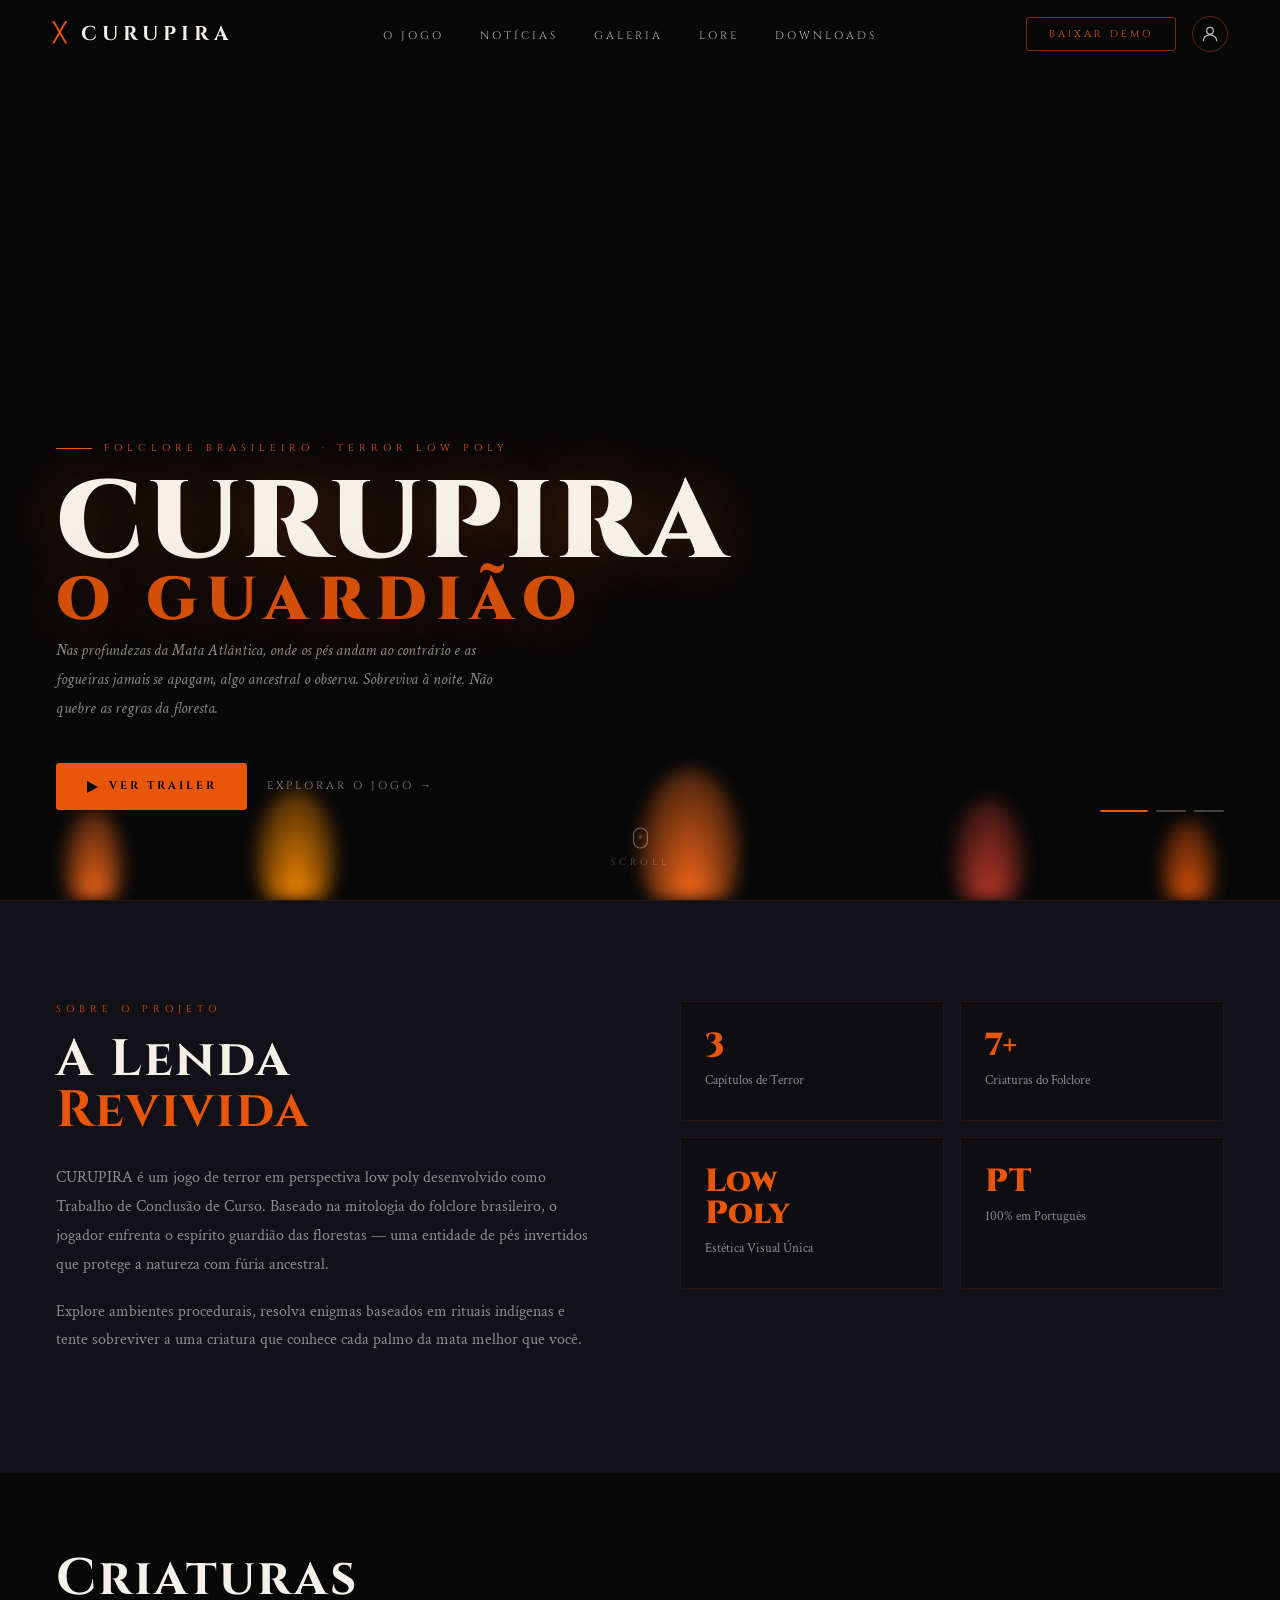
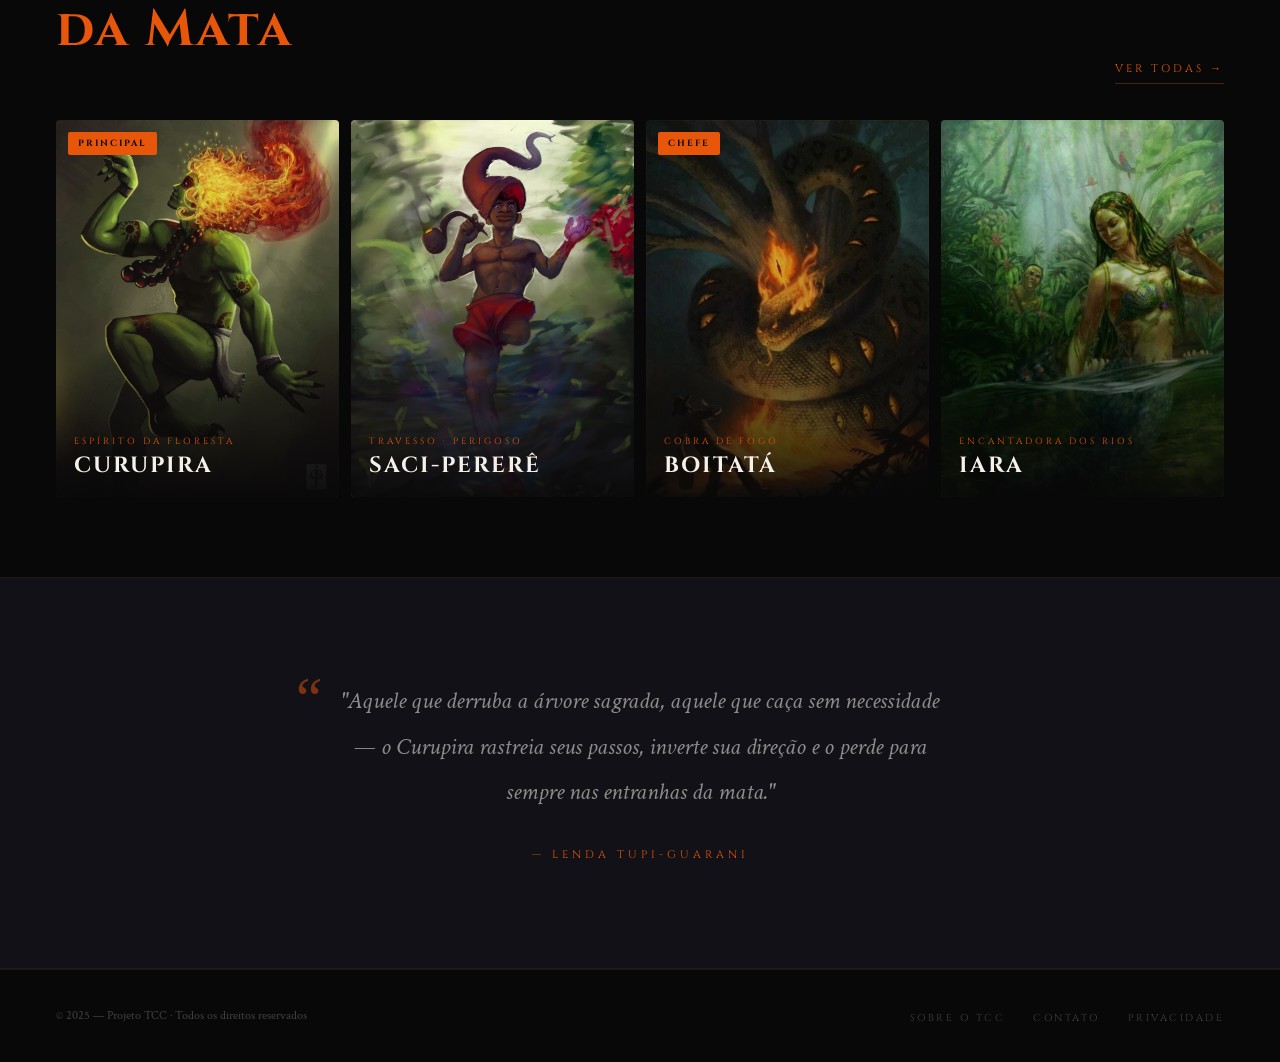
==== commit fdf2bae1: "Adicionando a tela Notícias" ====
--- a/Projeto/index.html
+++ b/Projeto/index.html
@@ -8,7 +8,7 @@
 
   <!-- Google Fonts -->
   <link rel="preconnect" href="https://fonts.googleapis.com">
-  <link href="https://fonts.googleapis.com/css2?family=Cinzel:wght@400;700;900&family=Crimson+Text:ital,wght@0,400;0,600;1,400&display=swap" rel="stylesheet">
+  <link href="https://fonts.googleapis.com/css2?family=Cinzel:wght@400;700;900&family=Crimson+Text:ital,wght@0,400;0,600;1,400&family=Source+Serif+4:ital,opsz,wght@0,8..60,300;0,8..60,400;1,8..60,300&display=swap" rel="stylesheet">
 
   <!-- Estilos -->
   <link rel="stylesheet" href="style.css">
@@ -24,6 +24,7 @@
     </a>
     <ul class="nav-links" role="list">
       <li><a href="#sobre">O Jogo</a></li>
+      <li><a href="selecao_not.html">Notícias</a></li>
       <li><a href="#galeria">Galeria</a></li>
       <li><a href="#lore">Lore</a></li>
       <li><a href="#">Downloads</a></li>
--- a/Projeto/style.css
+++ b/Projeto/style.css
@@ -19,6 +19,16 @@
 
   --nav-altura: 68px;
   --raio:       3px;
+
+  /* Variáveis compartilhadas pelas páginas de notícia */
+  --n-orange:     var(--fogo);
+  --n-cream:      var(--branco);
+  --n-cream-dim:  var(--branco-mudo);
+  --n-bg:         var(--preto);
+  --n-surface:    var(--preto-meio);
+  --n-surface2:   var(--preto-card);
+  --n-border:     rgba(232, 86, 10, 0.22);
+  --n-border-dim: rgba(245, 240, 232, 0.07);
 }
 
 
@@ -66,6 +76,14 @@
 /* Classe adicionada pelo JS ao rolar */
 nav.scrolled {
   background: rgba(8, 8, 8, 0.92);
+  backdrop-filter: blur(20px) saturate(1.4);
+  -webkit-backdrop-filter: blur(20px) saturate(1.4);
+  border-bottom: 1px solid rgba(232, 86, 10, 0.15);
+}
+
+/* Navbar sólida para páginas sem hero (sem imagem de fundo) */
+nav.solida {
+  background: rgba(8, 8, 8, 0.96);
   backdrop-filter: blur(20px) saturate(1.4);
   -webkit-backdrop-filter: blur(20px) saturate(1.4);
   border-bottom: 1px solid rgba(232, 86, 10, 0.15);
@@ -121,6 +139,8 @@
 }
 .nav-links a:hover             { color: var(--branco); }
 .nav-links a:hover::after      { transform: scaleX(1); }
+.nav-links a.nav-ativo         { color: var(--fogo); }
+.nav-links a.nav-ativo::after  { transform: scaleX(1); }
 
 /* Botão CTA */
 .nav-cta {
@@ -198,7 +218,7 @@
 /* Classe adicionada pelo JS para mostrar */
 .user-dropdown.visivel {
   opacity: 1;
-  pointer-events: all;
+  pointer-events: auto;
   transform: translateY(0);
 }
 
@@ -912,3 +932,694 @@
   text-transform: uppercase;
   color: rgba(245,240,232,0.2);
 }
+
+
+/* ════════════════════════════════════════
+   PÁGINA DE NOTÍCIA
+════════════════════════════════════════ */
+.noticia-page {
+  font-family: 'Source Serif 4', Georgia, serif;
+  color: var(--n-cream);
+}
+
+/* Breadcrumb */
+.breadcrumb {
+  margin-top: var(--nav-altura);
+  padding: 1rem 3rem;
+  border-bottom: 1px solid var(--n-border-dim);
+  display: flex;
+  align-items: center;
+  gap: 10px;
+  font-family: var(--fonte-titulo);
+  font-size: 10px;
+  letter-spacing: 3px;
+  text-transform: uppercase;
+  color: var(--n-cream-dim);
+}
+.breadcrumb a { color: var(--n-orange); text-decoration: none; transition: color 0.2s; }
+.breadcrumb a:hover { color: var(--branco); }
+.breadcrumb-sep { color: var(--n-border); }
+
+/* Article header */
+.article-header {
+  padding: 3rem 3rem 0;
+  max-width: 820px;
+  margin: 0 auto;
+}
+
+.article-tag-row { display: flex; align-items: center; gap: 12px; margin-bottom: 1.5rem; }
+
+.article-tag {
+  font-family: var(--fonte-titulo);
+  font-size: 9px;
+  letter-spacing: 3px;
+  text-transform: uppercase;
+  color: var(--preto);
+  background: var(--n-orange);
+  padding: 4px 11px;
+}
+
+.article-tag-cat {
+  font-family: var(--fonte-titulo);
+  font-size: 9px;
+  letter-spacing: 3px;
+  text-transform: uppercase;
+  color: var(--n-cream-dim);
+}
+
+.article-tag-dot { color: var(--n-orange); font-size: 7px; }
+
+.article-title {
+  font-family: var(--fonte-titulo);
+  font-size: clamp(2rem, 4vw, 3.5rem);
+  font-weight: 900;
+  line-height: 1.0;
+  letter-spacing: -0.01em;
+  color: var(--n-cream);
+  margin-bottom: 1.25rem;
+}
+.article-title em { color: var(--n-orange); font-style: italic; }
+
+.article-subtitle {
+  font-family: var(--fonte-corpo);
+  font-size: 1.1rem;
+  font-weight: 300;
+  font-style: italic;
+  color: var(--n-cream-dim);
+  line-height: 1.6;
+  margin-bottom: 1.5rem;
+  padding-bottom: 1.5rem;
+  border-bottom: 1px solid var(--n-border-dim);
+}
+
+.article-meta {
+  display: flex;
+  align-items: center;
+  gap: 16px;
+  padding: 1rem 0;
+  font-family: var(--fonte-titulo);
+  font-size: 10px;
+  letter-spacing: 2px;
+  text-transform: uppercase;
+  color: var(--n-cream-dim);
+  border-bottom: 1px solid var(--n-border-dim);
+  margin-bottom: 2rem;
+}
+.meta-sep { color: var(--n-border); }
+.meta-share { margin-left: auto; display: flex; gap: 8px; align-items: center; }
+
+.share-btn {
+  font-family: var(--fonte-titulo);
+  font-size: 10px;
+  letter-spacing: 2px;
+  text-transform: uppercase;
+  color: var(--n-cream-dim);
+  background: none;
+  border: 1px solid rgba(245, 240, 232, 0.09);
+  padding: 5px 12px;
+  cursor: pointer;
+  transition: all 0.2s;
+}
+.share-btn:hover { border-color: var(--n-orange); color: var(--n-orange); }
+
+/* Hero image */
+.article-img-wrap {
+  max-width: 820px;
+  margin: 0 auto 2.5rem;
+  padding: 0 3rem;
+}
+.article-img {
+  width: 100%;
+  height: 420px;
+  background: var(--n-surface2);
+  border: 1px solid var(--n-border-dim);
+  display: flex;
+  align-items: center;
+  justify-content: center;
+  position: relative;
+  overflow: hidden;
+}
+.article-img::before {
+  content: '';
+  position: absolute;
+  inset: 0;
+  background: linear-gradient(135deg, transparent 50%, rgba(232, 86, 10, 0.05));
+}
+.imgph { opacity: 0.07; }
+.imgph svg { width: 80px; height: 80px; }
+
+.img-caption {
+  padding: 0.6rem 0;
+  font-family: var(--fonte-titulo);
+  font-size: 10px;
+  letter-spacing: 2px;
+  color: var(--n-cream-dim);
+  border-bottom: 1px solid var(--n-border-dim);
+  font-style: italic;
+}
+
+/* Article body + sidebar */
+.article-layout {
+  max-width: 820px;
+  margin: 0 auto;
+  padding: 0 3rem;
+  display: grid;
+  grid-template-columns: 1fr 220px;
+  gap: 3rem;
+}
+
+.article-body p {
+  font-size: 1.05rem;
+  font-weight: 300;
+  line-height: 1.8;
+  color: var(--n-cream);
+  margin-bottom: 1.75rem;
+}
+.article-body p:first-child::first-letter {
+  font-family: var(--fonte-titulo);
+  font-size: 4rem;
+  font-weight: 900;
+  float: left;
+  line-height: 0.8;
+  margin: 0.1em 0.12em 0 0;
+  color: var(--n-orange);
+}
+
+.pull-quote {
+  margin: 2rem 0;
+  padding: 1.5rem 0 1.5rem 1.5rem;
+  border-left: 3px solid var(--n-orange);
+  font-family: var(--fonte-titulo);
+  font-size: 1.1rem;
+  font-style: italic;
+  font-weight: 700;
+  color: var(--n-cream);
+  line-height: 1.4;
+}
+
+/* Sidebar */
+.article-sidebar { padding-top: 0.5rem; }
+.sidebar-block { margin-bottom: 2rem; padding-bottom: 2rem; border-bottom: 1px solid var(--n-border-dim); }
+
+.sidebar-label {
+  font-family: var(--fonte-titulo);
+  font-size: 9px;
+  letter-spacing: 3px;
+  text-transform: uppercase;
+  color: var(--n-orange);
+  display: flex;
+  align-items: center;
+  gap: 8px;
+  margin-bottom: 1rem;
+}
+.sidebar-label::before { content: ''; width: 14px; height: 1px; background: var(--n-orange); }
+
+.sidebar-tags { display: flex; flex-wrap: wrap; gap: 0.4rem; }
+.sidebar-tag {
+  font-family: var(--fonte-titulo);
+  font-size: 9px;
+  letter-spacing: 2px;
+  text-transform: uppercase;
+  color: var(--n-cream-dim);
+  background: none;
+  border: 1px solid rgba(245, 240, 232, 0.08);
+  padding: 4px 10px;
+  text-decoration: none;
+  transition: all 0.2s;
+}
+.sidebar-tag:hover { border-color: var(--n-orange); color: var(--n-orange); }
+
+.sidebar-stat { margin-bottom: 0.75rem; }
+.stat-num {
+  font-family: var(--fonte-titulo);
+  font-weight: 900;
+  font-size: 2rem;
+  color: var(--n-orange);
+  line-height: 1;
+}
+.stat-lbl {
+  font-family: var(--fonte-titulo);
+  font-size: 9px;
+  letter-spacing: 2px;
+  text-transform: uppercase;
+  color: var(--n-cream-dim);
+  margin-top: 2px;
+}
+
+/* Related */
+.related-section {
+  max-width: 820px;
+  margin: 4rem auto 0;
+  padding: 0 3rem;
+  border-top: 1px solid var(--n-border-dim);
+}
+.related-header {
+  padding: 1.5rem 0 1.25rem;
+  display: flex;
+  align-items: center;
+  gap: 10px;
+  font-family: var(--fonte-titulo);
+  font-size: 10px;
+  letter-spacing: 3px;
+  text-transform: uppercase;
+  color: var(--n-orange);
+}
+.related-header::before { content: ''; width: 20px; height: 1px; background: var(--n-orange); }
+
+.related-grid {
+  display: grid;
+  grid-template-columns: repeat(3, 1fr);
+  gap: 1.5px;
+  background: var(--n-border-dim);
+  margin-bottom: 0;
+}
+.rel-card {
+  background: var(--n-bg);
+  text-decoration: none;
+  color: inherit;
+  display: flex;
+  flex-direction: column;
+  transition: background 0.2s;
+  overflow: hidden;
+}
+.rel-card:hover { background: var(--n-surface); }
+.rel-img {
+  height: 130px;
+  background: var(--n-surface2);
+  display: flex;
+  align-items: center;
+  justify-content: center;
+}
+.rel-img .imgph svg { width: 40px; height: 40px; }
+.rel-body { padding: 1rem; display: flex; flex-direction: column; gap: 0.35rem; }
+.rel-meta { font-family: var(--fonte-titulo); font-size: 9px; letter-spacing: 2px; text-transform: uppercase; color: var(--n-cream-dim); }
+.rel-title { font-family: var(--fonte-titulo); font-size: 0.92rem; font-weight: 700; line-height: 1.25; color: var(--n-cream); }
+.rel-excerpt { font-size: 0.78rem; font-weight: 300; line-height: 1.55; color: var(--n-cream-dim); }
+
+/* Comments */
+.comments-section {
+  max-width: 820px;
+  margin: 0 auto;
+  padding: 3rem 3rem 4rem;
+  border-top: 1px solid var(--n-border-dim);
+}
+.comments-header { display: flex; align-items: baseline; gap: 12px; margin-bottom: 2rem; }
+.comments-title { font-family: var(--fonte-titulo); font-size: 1.3rem; font-weight: 700; color: var(--n-cream); }
+.comments-count { font-family: var(--fonte-titulo); font-size: 10px; letter-spacing: 2px; color: var(--n-orange); }
+
+.comment {
+  display: grid;
+  grid-template-columns: 40px 1fr auto;
+  gap: 12px;
+  align-items: start;
+  padding: 1.25rem 0;
+  border-top: 1px solid var(--n-border-dim);
+}
+.comment:first-of-type { border-top: none; padding-top: 0; }
+
+.avatar {
+  width: 40px; height: 40px;
+  border-radius: 50%;
+  background: var(--n-surface2);
+  border: 1px solid var(--n-border-dim);
+  display: flex;
+  align-items: center;
+  justify-content: center;
+}
+.avatar-img { opacity: 0.25; font-size: 18px; }
+
+.comment-user {
+  font-family: var(--fonte-titulo);
+  font-size: 9px;
+  letter-spacing: 2px;
+  text-transform: uppercase;
+  color: var(--n-cream-dim);
+  margin-bottom: 0.25rem;
+}
+.comment-text { font-size: 0.9rem; font-weight: 400; line-height: 1.6; color: var(--n-cream); margin-bottom: 0.6rem; }
+.comment-actions { display: flex; align-items: center; gap: 8px; }
+
+.act-btn {
+  font-family: var(--fonte-titulo);
+  font-size: 9px;
+  letter-spacing: 2px;
+  text-transform: uppercase;
+  color: var(--n-cream-dim);
+  background: none;
+  border: 1px solid rgba(245, 240, 232, 0.09);
+  padding: 3px 10px;
+  cursor: pointer;
+  transition: all 0.2s;
+}
+.act-btn:hover { border-color: var(--n-orange); color: var(--n-orange); }
+
+.vote { display: flex; align-items: center; gap: 6px; }
+.vote-btn { background: none; border: none; color: var(--n-cream-dim); cursor: pointer; font-size: 14px; transition: color 0.2s; }
+.vote-btn:hover { color: var(--n-orange); }
+.comment-menu { color: var(--n-cream-dim); cursor: pointer; font-size: 16px; opacity: 0.4; padding: 0 4px; }
+
+
+/* ════════════════════════════════════════
+   SELEÇÃO DE NOTÍCIAS (selecao_not.html)
+════════════════════════════════════════ */
+
+/* Hero da listagem */
+.not-hero {
+  margin-top: var(--nav-altura);
+  padding: 64px 56px 48px;
+  border-bottom: 1px solid var(--n-border-dim);
+  position: relative;
+  overflow: hidden;
+}
+
+.not-hero::after {
+  content: '';
+  position: absolute;
+  bottom: -60px; left: 10%;
+  width: 500px; height: 200px;
+  background: radial-gradient(ellipse, rgba(232,86,10,0.07) 0%, transparent 70%);
+  pointer-events: none;
+}
+
+.not-hero-label {
+  font-family: var(--fonte-titulo);
+  font-size: 10px;
+  letter-spacing: 5px;
+  text-transform: uppercase;
+  color: var(--fogo);
+  margin-bottom: 14px;
+  display: flex;
+  align-items: center;
+  gap: 12px;
+}
+.not-hero-label::before {
+  content: '';
+  width: 32px; height: 1px;
+  background: var(--fogo);
+}
+
+.not-hero-title {
+  font-family: var(--fonte-titulo);
+  font-size: clamp(40px, 5vw, 68px);
+  font-weight: 900;
+  letter-spacing: 3px;
+  color: var(--branco);
+  line-height: 1;
+  margin-bottom: 14px;
+}
+.not-hero-title span { color: var(--fogo); }
+
+.not-hero-desc {
+  font-family: var(--fonte-corpo);
+  font-size: 16px;
+  font-style: italic;
+  color: var(--branco-mudo);
+  max-width: 520px;
+}
+
+/* Filtros de categoria */
+.not-filtros {
+  padding: 20px 56px;
+  display: flex;
+  align-items: center;
+  gap: 8px;
+  flex-wrap: wrap;
+  border-bottom: 1px solid var(--n-border-dim);
+}
+
+.filtro-btn {
+  font-family: var(--fonte-titulo);
+  font-size: 9px;
+  letter-spacing: 3px;
+  text-transform: uppercase;
+  color: var(--branco-mudo);
+  background: none;
+  border: 1px solid rgba(245,240,232,0.1);
+  padding: 6px 16px;
+  cursor: pointer;
+  border-radius: 2px;
+  transition: all 0.2s;
+}
+.filtro-btn:hover  { border-color: var(--fogo); color: var(--fogo); }
+.filtro-btn.ativo  { background: var(--fogo); border-color: var(--fogo); color: var(--preto); }
+
+/* Grid principal */
+.not-grid-wrap {
+  padding: 48px 56px 80px;
+  max-width: 1300px;
+  margin: 0 auto;
+}
+
+/* Notícia em destaque (ocupa linha inteira) */
+.not-destaque {
+  display: grid;
+  grid-template-columns: 1fr 1fr;
+  gap: 0;
+  border: 1px solid var(--n-border-dim);
+  margin-bottom: 2px;
+  text-decoration: none;
+  color: inherit;
+  background: var(--preto-card);
+  transition: background 0.2s;
+  overflow: hidden;
+}
+.not-destaque:hover { background: var(--preto-meio); }
+
+.not-destaque-img {
+  height: 360px;
+  background: var(--preto-meio);
+  display: flex;
+  align-items: center;
+  justify-content: center;
+  overflow: hidden;
+  position: relative;
+}
+.not-destaque-img img {
+  width: 100%; height: 100%;
+  object-fit: cover;
+  transition: transform 0.5s ease;
+  opacity: 0.7;
+}
+.not-destaque:hover .not-destaque-img img { transform: scale(1.04); }
+
+/* Placeholder SVG para imagens ainda não definidas */
+.img-placeholder {
+  opacity: 0.06;
+  display: flex; align-items: center; justify-content: center;
+}
+.img-placeholder svg { width: 80px; height: 80px; }
+
+.not-destaque-corpo {
+  padding: 40px 44px;
+  display: flex;
+  flex-direction: column;
+  justify-content: center;
+  border-left: 1px solid var(--n-border-dim);
+}
+
+.not-tag-row { display: flex; align-items: center; gap: 10px; margin-bottom: 20px; }
+
+.not-tag {
+  font-family: var(--fonte-titulo);
+  font-size: 9px;
+  letter-spacing: 3px;
+  text-transform: uppercase;
+  background: var(--fogo);
+  color: var(--preto);
+  padding: 3px 10px;
+}
+
+.not-tag-cat {
+  font-family: var(--fonte-titulo);
+  font-size: 9px;
+  letter-spacing: 3px;
+  text-transform: uppercase;
+  color: var(--branco-mudo);
+}
+
+.not-tag-dot { color: var(--fogo); font-size: 7px; }
+
+.not-destaque-titulo {
+  font-family: var(--fonte-titulo);
+  font-size: clamp(22px, 2.5vw, 34px);
+  font-weight: 900;
+  line-height: 1.05;
+  letter-spacing: 1px;
+  color: var(--branco);
+  margin-bottom: 14px;
+}
+.not-destaque-titulo em { color: var(--fogo); font-style: italic; }
+
+.not-destaque-resumo {
+  font-family: var(--fonte-corpo);
+  font-size: 15px;
+  font-style: italic;
+  font-weight: 300;
+  color: var(--branco-mudo);
+  line-height: 1.7;
+  margin-bottom: 28px;
+}
+
+.not-meta {
+  font-family: var(--fonte-titulo);
+  font-size: 9px;
+  letter-spacing: 3px;
+  text-transform: uppercase;
+  color: rgba(245,240,232,0.3);
+  display: flex;
+  align-items: center;
+  gap: 10px;
+}
+.not-meta-sep { color: var(--fogo); opacity: 0.4; }
+
+.not-ler {
+  display: inline-flex;
+  align-items: center;
+  gap: 8px;
+  font-family: var(--fonte-titulo);
+  font-size: 10px;
+  letter-spacing: 3px;
+  text-transform: uppercase;
+  color: var(--fogo);
+  margin-top: 20px;
+  transition: gap 0.2s;
+}
+.not-destaque:hover .not-ler { gap: 14px; }
+
+/* Grid de cards menores */
+.not-cards {
+  display: grid;
+  grid-template-columns: repeat(3, 1fr);
+  gap: 2px;
+  margin-top: 2px;
+}
+
+.not-card {
+  display: flex;
+  flex-direction: column;
+  background: var(--preto-card);
+  border: 1px solid var(--n-border-dim);
+  text-decoration: none;
+  color: inherit;
+  transition: background 0.2s;
+  overflow: hidden;
+}
+.not-card:hover { background: var(--preto-meio); }
+
+.not-card-img {
+  height: 180px;
+  background: var(--preto-meio);
+  display: flex;
+  align-items: center;
+  justify-content: center;
+  overflow: hidden;
+  flex-shrink: 0;
+}
+.not-card-img img {
+  width: 100%; height: 100%;
+  object-fit: cover;
+  opacity: 0.7;
+  transition: transform 0.5s ease;
+}
+.not-card:hover .not-card-img img { transform: scale(1.05); }
+
+.not-card-corpo { padding: 22px 24px 24px; display: flex; flex-direction: column; flex: 1; }
+
+.not-card-titulo {
+  font-family: var(--fonte-titulo);
+  font-size: 15px;
+  font-weight: 700;
+  letter-spacing: 1px;
+  line-height: 1.25;
+  color: var(--branco);
+  margin-bottom: 10px;
+  flex: 1;
+}
+
+.not-card-resumo {
+  font-family: var(--fonte-corpo);
+  font-size: 13px;
+  font-style: italic;
+  color: var(--branco-mudo);
+  line-height: 1.6;
+  margin-bottom: 16px;
+}
+
+.not-card-meta {
+  font-family: var(--fonte-titulo);
+  font-size: 9px;
+  letter-spacing: 3px;
+  text-transform: uppercase;
+  color: rgba(245,240,232,0.25);
+  display: flex;
+  align-items: center;
+  gap: 8px;
+  border-top: 1px solid var(--n-border-dim);
+  padding-top: 14px;
+  margin-top: auto;
+}
+
+/* Linha lateral de notícias secundárias */
+.not-lateral {
+  margin-top: 48px;
+  border-top: 1px solid var(--n-border-dim);
+  padding-top: 32px;
+}
+
+.not-lateral-titulo {
+  font-family: var(--fonte-titulo);
+  font-size: 10px;
+  letter-spacing: 5px;
+  text-transform: uppercase;
+  color: var(--fogo);
+  margin-bottom: 20px;
+  display: flex;
+  align-items: center;
+  gap: 12px;
+}
+.not-lateral-titulo::before { content: ''; width: 24px; height: 1px; background: var(--fogo); }
+
+.not-lista { display: flex; flex-direction: column; }
+
+.not-lista-item {
+  display: grid;
+  grid-template-columns: 90px 1fr;
+  gap: 16px;
+  padding: 16px 0;
+  border-bottom: 1px solid var(--n-border-dim);
+  text-decoration: none;
+  color: inherit;
+  transition: background 0.15s;
+}
+.not-lista-item:last-child { border-bottom: none; }
+.not-lista-item:hover .not-lista-titulo { color: var(--fogo); }
+
+.not-lista-img {
+  height: 64px;
+  background: var(--preto-card);
+  display: flex;
+  align-items: center;
+  justify-content: center;
+  overflow: hidden;
+  flex-shrink: 0;
+}
+.not-lista-img img { width: 100%; height: 100%; object-fit: cover; opacity: 0.7; }
+
+.not-lista-titulo {
+  font-family: var(--fonte-titulo);
+  font-size: 12px;
+  font-weight: 700;
+  letter-spacing: 1px;
+  color: var(--branco);
+  line-height: 1.3;
+  margin-bottom: 6px;
+  transition: color 0.2s;
+}
+
+.not-lista-meta {
+  font-family: var(--fonte-titulo);
+  font-size: 9px;
+  letter-spacing: 2px;
+  text-transform: uppercase;
+  color: rgba(245,240,232,0.25);
+}
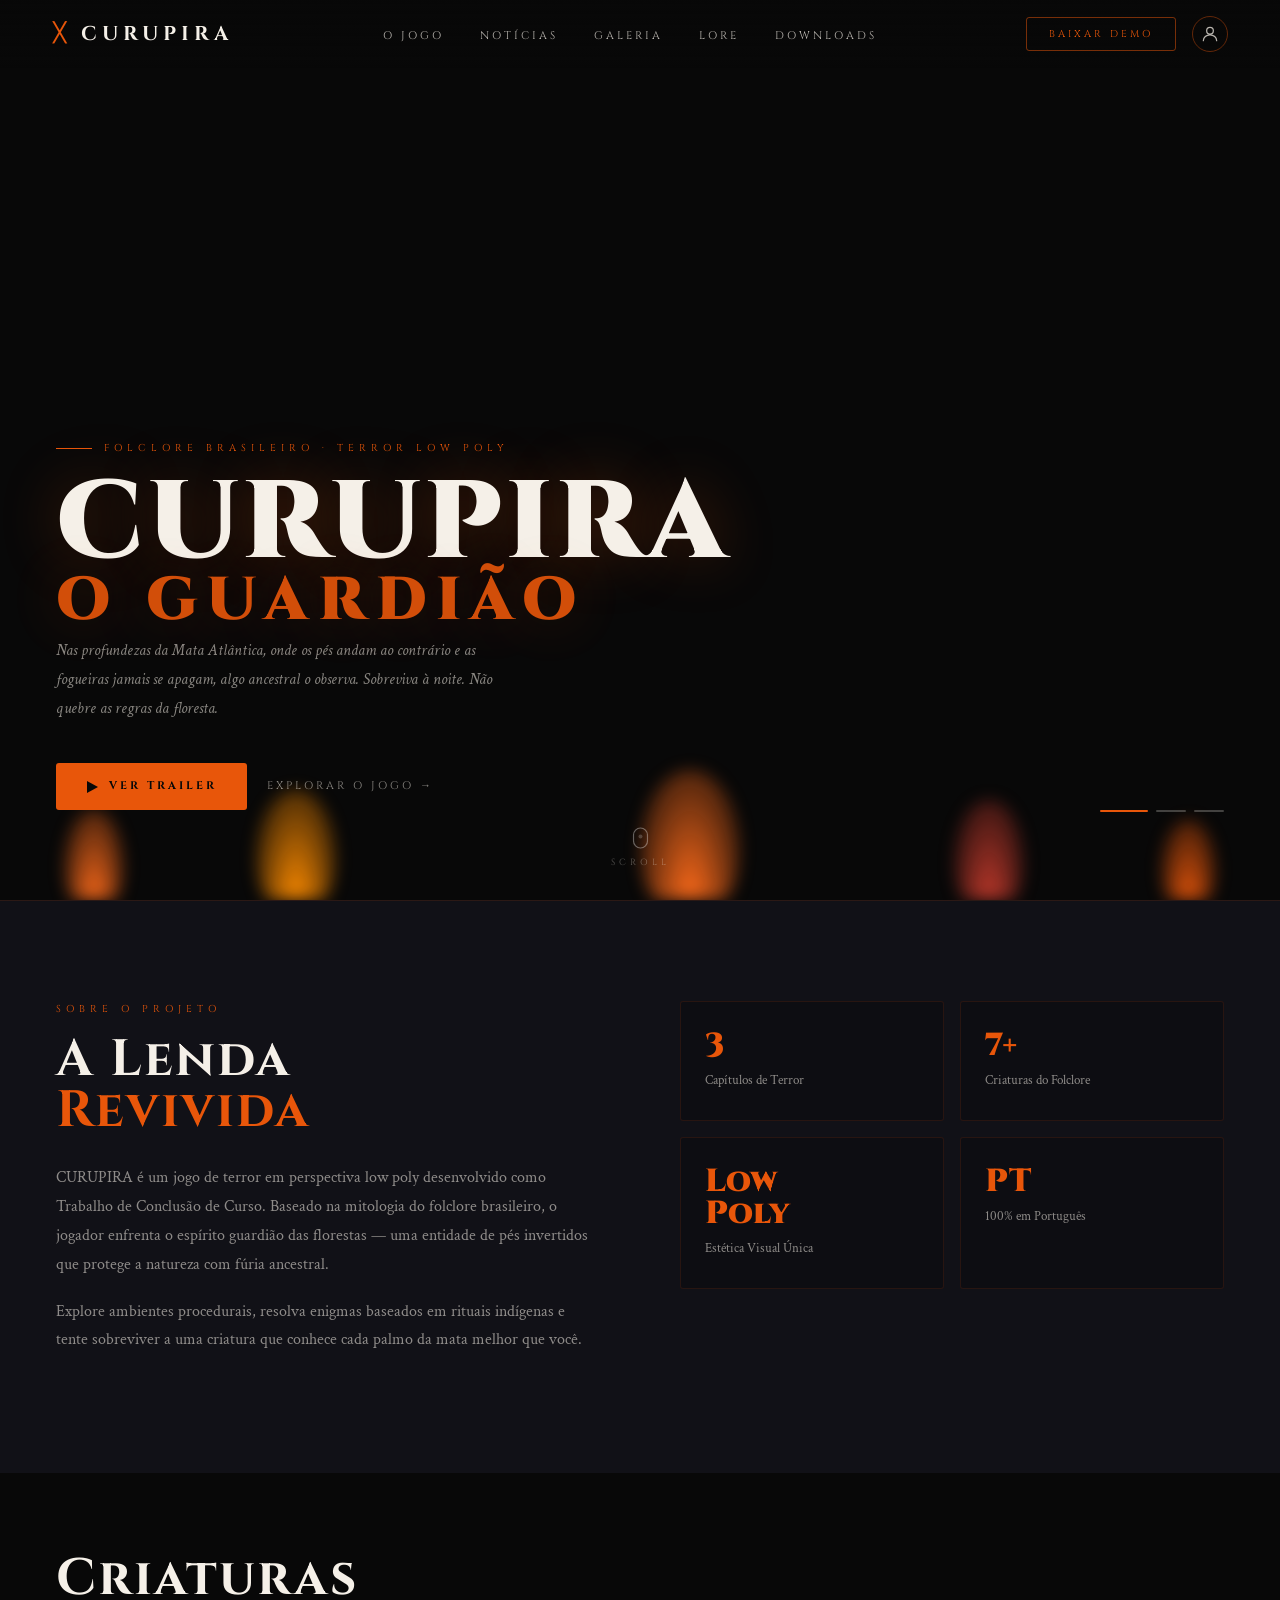
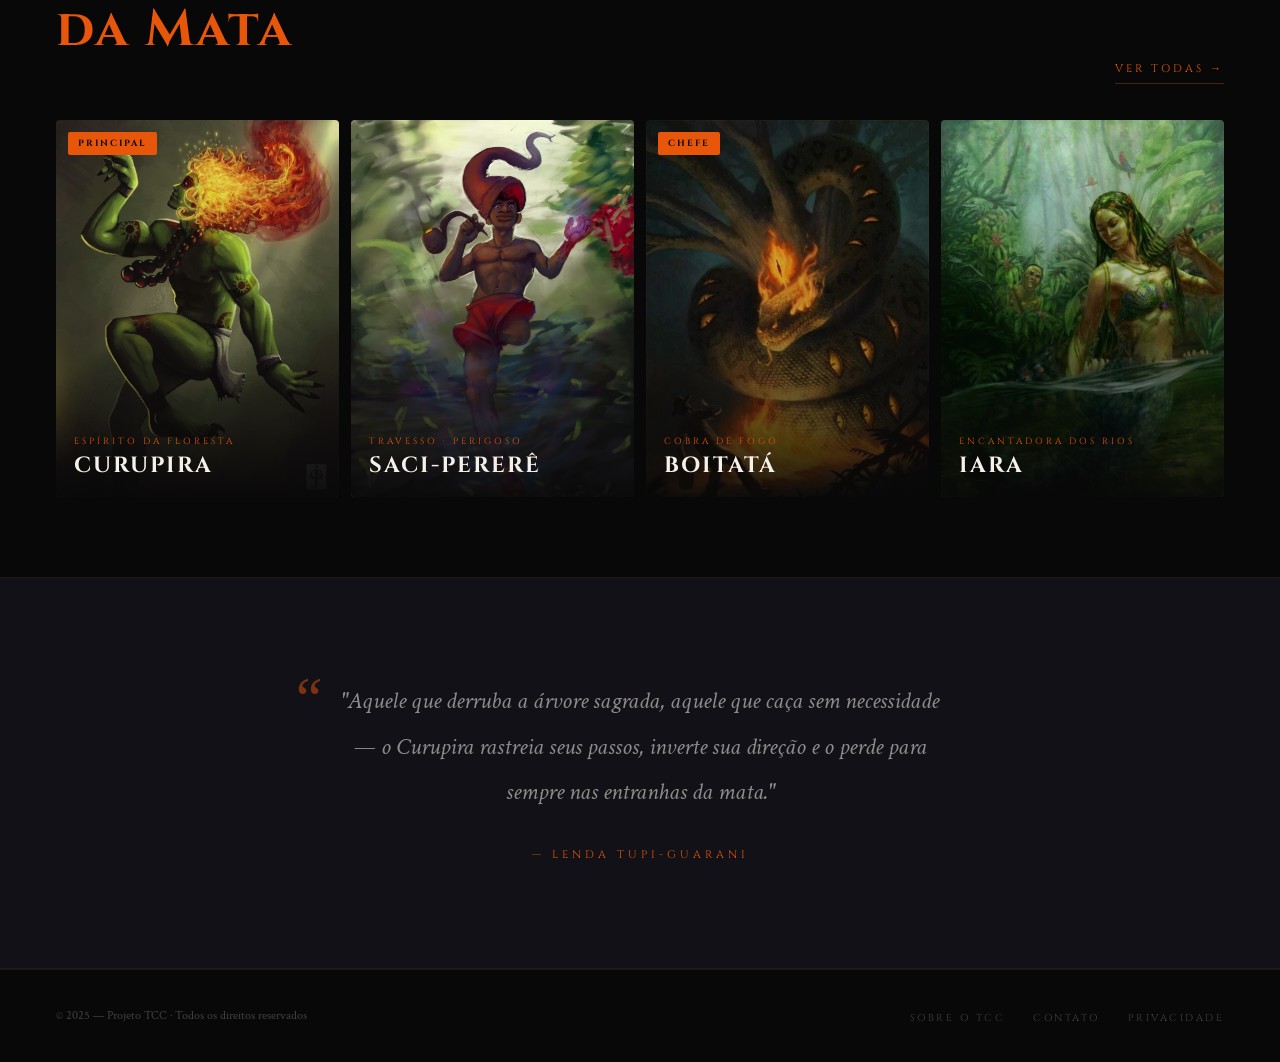
==== commit 5b8e81eb: "Adicionando tela Sobre" ====
--- a/Projeto/index.html
+++ b/Projeto/index.html
@@ -23,11 +23,11 @@
       CURUPIRA
     </a>
     <ul class="nav-links" role="list">
-      <li><a href="#sobre">O Jogo</a></li>
+      <li><a href="sobre.html">O Jogo</a></li>
       <li><a href="selecao_not.html">Notícias</a></li>
       <li><a href="#galeria">Galeria</a></li>
       <li><a href="#lore">Lore</a></li>
-      <li><a href="#">Downloads</a></li>
+      <li><a href="sobre.html#download">Downloads</a></li>
     </ul>
     <div class="nav-direita">
       <button class="nav-cta">Baixar Demo</button>
--- a/Projeto/style.css
+++ b/Projeto/style.css
@@ -1623,3 +1623,304 @@
   text-transform: uppercase;
   color: rgba(245,240,232,0.25);
 }
+
+
+/* ════════════════════════════════════════
+   PÁGINA SOBRE / DOWNLOADS (sobre.html)
+════════════════════════════════════════ */
+
+/* Hero da página */
+.sobre-page-hero {
+  margin-top: var(--nav-altura);
+  padding: 72px 56px 56px;
+  text-align: center;
+  border-bottom: 1px solid var(--n-border-dim);
+  position: relative;
+  overflow: hidden;
+}
+
+.sobre-page-hero::after {
+  content: '';
+  position: absolute;
+  bottom: -80px; left: 50%;
+  transform: translateX(-50%);
+  width: 700px; height: 260px;
+  background: radial-gradient(ellipse, rgba(232,86,10,0.08) 0%, transparent 70%);
+  pointer-events: none;
+}
+
+.sobre-page-hero .section-label { justify-content: center; display: flex; align-items: center; gap: 12px; }
+.sobre-page-hero .section-label::before { content: ''; width: 24px; height: 1px; background: var(--fogo); }
+
+.sobre-page-titulo {
+  font-family: var(--fonte-titulo);
+  font-size: clamp(52px, 8vw, 96px);
+  font-weight: 900;
+  line-height: 0.9;
+  letter-spacing: 4px;
+  color: var(--branco);
+  margin-bottom: 6px;
+  text-shadow: 0 0 80px rgba(232,86,10,0.2);
+}
+.sobre-page-titulo span { color: var(--fogo); display: block; }
+
+/* Corpo da explicação */
+.sobre-page-corpo {
+  max-width: 1100px;
+  margin: 0 auto;
+  padding: 72px 56px;
+}
+
+/* Bloco: imagem à esquerda + texto à direita */
+.sobre-bloco {
+  display: grid;
+  grid-template-columns: 1fr 1fr;
+  gap: 56px;
+  align-items: center;
+  margin-bottom: 80px;
+}
+
+/* Bloco invertido: texto à esquerda + imagem à direita */
+.sobre-bloco.invertido {
+  direction: rtl;
+}
+.sobre-bloco.invertido > * {
+  direction: ltr;
+}
+
+.sobre-bloco-img {
+  width: 100%;
+  aspect-ratio: 4 / 3;
+  object-fit: cover;
+  border-radius: 4px;
+  border: 1px solid var(--n-border-dim);
+  display: block;
+  background: var(--preto-card);
+}
+
+/* Placeholder quando não há imagem real */
+.sobre-bloco-img-ph {
+  width: 100%;
+  aspect-ratio: 4 / 3;
+  background: var(--preto-card);
+  border: 1px solid var(--n-border-dim);
+  border-radius: 4px;
+  display: flex;
+  align-items: center;
+  justify-content: center;
+  opacity: 0.15;
+}
+.sobre-bloco-img-ph svg { width: 64px; height: 64px; }
+
+.sobre-bloco-texto {}
+
+.sobre-bloco-tag {
+  font-family: var(--fonte-titulo);
+  font-size: 9px;
+  letter-spacing: 4px;
+  text-transform: uppercase;
+  color: var(--fogo);
+  margin-bottom: 14px;
+  display: flex;
+  align-items: center;
+  gap: 10px;
+}
+.sobre-bloco-tag::before { content: ''; width: 20px; height: 1px; background: var(--fogo); }
+
+.sobre-bloco-titulo {
+  font-family: var(--fonte-titulo);
+  font-size: clamp(22px, 2.8vw, 34px);
+  font-weight: 700;
+  color: var(--branco);
+  line-height: 1.05;
+  margin-bottom: 18px;
+  letter-spacing: 1px;
+}
+.sobre-bloco-titulo em { color: var(--fogo); font-style: italic; }
+
+.sobre-bloco-desc {
+  font-family: var(--fonte-corpo);
+  font-size: 16px;
+  font-style: italic;
+  color: var(--branco-mudo);
+  line-height: 1.8;
+}
+
+/* ── SEÇÃO DE DOWNLOAD ── */
+.download-section {
+  background: var(--preto-meio);
+  border-top: 1px solid var(--n-border-dim);
+  border-bottom: 1px solid var(--n-border-dim);
+  padding: 72px 56px;
+}
+
+.download-inner {
+  max-width: 1100px;
+  margin: 0 auto;
+}
+
+.download-titulo {
+  font-family: var(--fonte-titulo);
+  font-size: clamp(28px, 3vw, 42px);
+  font-weight: 900;
+  letter-spacing: 3px;
+  color: var(--branco);
+  margin-bottom: 8px;
+}
+.download-titulo span { color: var(--fogo); }
+
+.download-subtitulo {
+  font-family: var(--fonte-corpo);
+  font-size: 15px;
+  font-style: italic;
+  color: var(--branco-mudo);
+  margin-bottom: 40px;
+}
+
+.download-btn {
+  display: inline-flex;
+  align-items: center;
+  gap: 14px;
+  background: var(--fogo);
+  color: var(--preto);
+  font-family: var(--fonte-titulo);
+  font-size: 13px;
+  font-weight: 700;
+  letter-spacing: 3px;
+  text-transform: uppercase;
+  padding: 18px 40px;
+  border-radius: 60px;
+  text-decoration: none;
+  border: none;
+  cursor: pointer;
+  transition: background 0.2s, transform 0.15s, box-shadow 0.2s;
+  margin-bottom: 20px;
+}
+.download-btn:hover {
+  background: var(--fogo-vivo);
+  transform: translateY(-2px);
+  box-shadow: 0 10px 32px rgba(232,86,10,0.4);
+}
+
+.download-btn svg { flex-shrink: 0; }
+
+.download-arquivo {
+  display: flex;
+  align-items: center;
+  gap: 10px;
+  font-family: var(--fonte-titulo);
+  font-size: 11px;
+  letter-spacing: 2px;
+  text-transform: uppercase;
+  color: rgba(245,240,232,0.3);
+}
+.download-arquivo svg { opacity: 0.4; }
+
+/* ── SEÇÃO DE AVALIAÇÕES ── */
+.avaliacoes-section {
+  padding: 72px 56px 80px;
+  max-width: 1100px;
+  margin: 0 auto;
+}
+
+.avaliacoes-header {
+  display: flex;
+  align-items: baseline;
+  gap: 16px;
+  margin-bottom: 40px;
+  padding-bottom: 20px;
+  border-bottom: 1px solid var(--n-border-dim);
+}
+
+.avaliacoes-titulo {
+  font-family: var(--fonte-titulo);
+  font-size: 13px;
+  letter-spacing: 4px;
+  text-transform: uppercase;
+  color: var(--branco);
+}
+
+.avaliacoes-count {
+  font-family: var(--fonte-titulo);
+  font-size: 10px;
+  letter-spacing: 3px;
+  color: var(--fogo);
+}
+
+/* Card de avaliação */
+.avaliacao {
+  display: grid;
+  grid-template-columns: 48px 1fr;
+  gap: 16px;
+  padding: 24px 0;
+  border-bottom: 1px solid var(--n-border-dim);
+  align-items: start;
+}
+
+.avaliacao-icone {
+  width: 48px; height: 48px;
+  border-radius: 50%;
+  background: var(--preto-card);
+  border: 1px solid var(--n-border-dim);
+  display: flex;
+  align-items: center;
+  justify-content: center;
+  font-size: 22px;
+  flex-shrink: 0;
+}
+
+.avaliacao-corpo {}
+
+.avaliacao-topo {
+  display: flex;
+  align-items: center;
+  gap: 12px;
+  margin-bottom: 6px;
+  flex-wrap: wrap;
+}
+
+/* Estrelas */
+.estrelas {
+  display: flex;
+  gap: 2px;
+}
+
+.estrela {
+  width: 14px; height: 14px;
+  fill: none;
+  stroke: rgba(245,240,232,0.2);
+}
+.estrela.cheia { fill: var(--fogo); stroke: var(--fogo); }
+.estrela.meia  { fill: var(--fogo-escuro); stroke: var(--fogo-escuro); }
+
+.avaliacao-usuario {
+  font-family: var(--fonte-titulo);
+  font-size: 10px;
+  letter-spacing: 2px;
+  text-transform: uppercase;
+  color: var(--branco-mudo);
+}
+
+.avaliacao-texto {
+  font-family: var(--fonte-corpo);
+  font-size: 15px;
+  color: var(--branco-mudo);
+  line-height: 1.7;
+  font-style: italic;
+  margin-bottom: 12px;
+}
+
+.avaliacao-btn {
+  font-family: var(--fonte-titulo);
+  font-size: 9px;
+  letter-spacing: 2px;
+  text-transform: uppercase;
+  color: var(--branco-mudo);
+  background: none;
+  border: 1px solid rgba(245,240,232,0.09);
+  padding: 4px 12px;
+  cursor: pointer;
+  border-radius: 2px;
+  transition: all 0.2s;
+}
+.avaliacao-btn:hover { border-color: var(--fogo); color: var(--fogo); }
